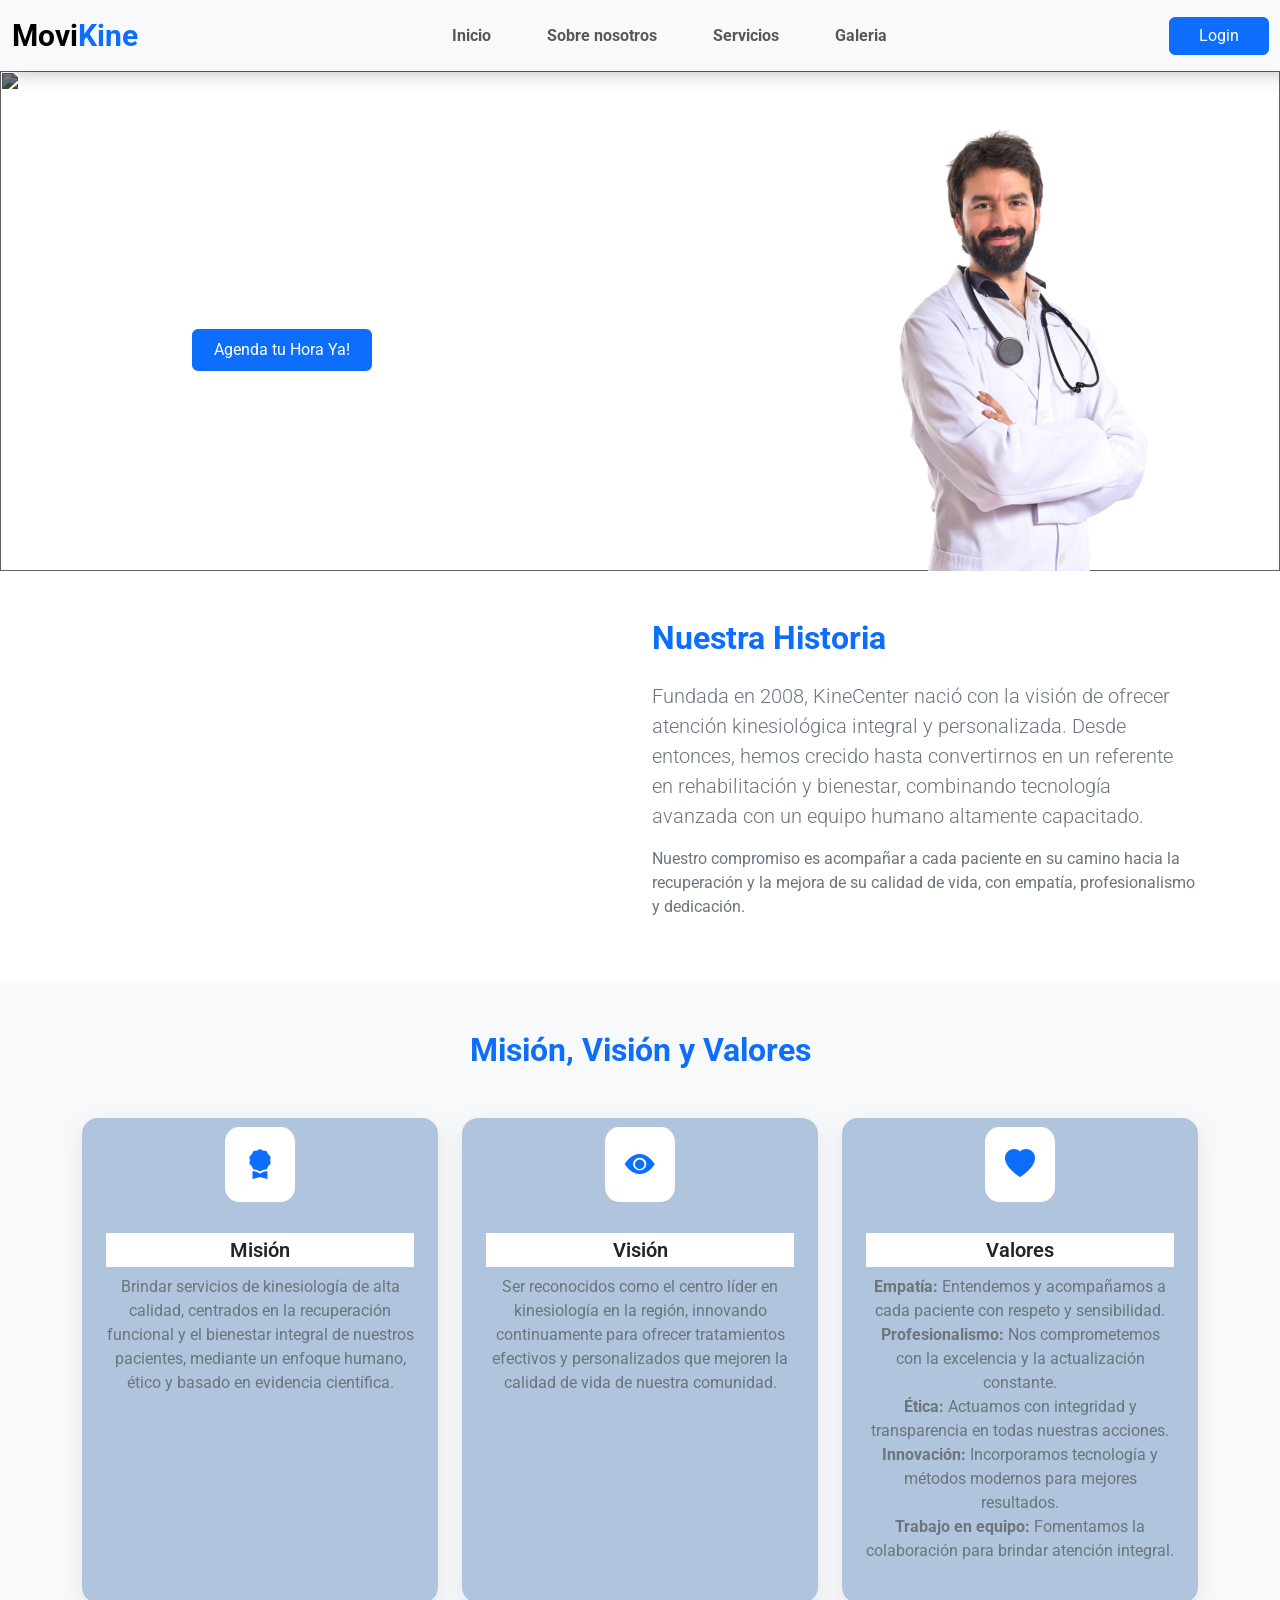
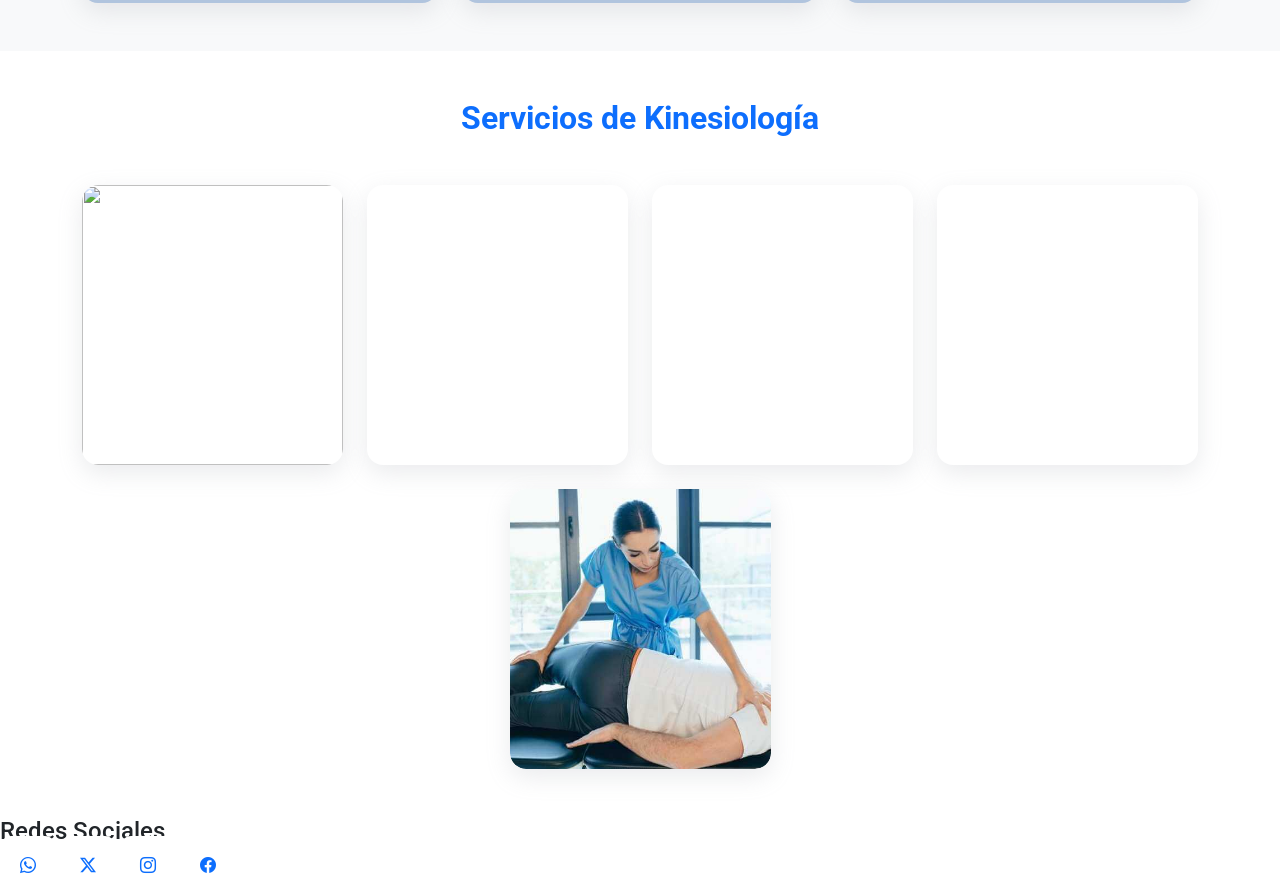
==== index.html @ 23f0e505 "Agrego un enlace a otra pagina al BANNER que esta al final junto con cuatro botones de redes sociale" ====
<!doctype html>
<html lang="en">

<head>
    <title>Title</title>
    <!-- Required meta tags -->
    <meta charset="utf-8" />
    <meta name="viewport" content="width=device-width, initial-scale=1, shrink-to-fit=no" />

    <!-- Bootstrap CSS v5.2.1 -->
    <link href="https://cdn.jsdelivr.net/npm/bootstrap@5.3.2/dist/css/bootstrap.min.css" rel="stylesheet"
        integrity="sha384-T3c6CoIi6uLrA9TneNEoa7RxnatzjcDSCmG1MXxSR1GAsXEV/Dwwykc2MPK8M2HN" crossorigin="anonymous" />
    <link rel="stylesheet" href="https://cdn.jsdelivr.net/npm/bootstrap-icons@1.13.1/font/bootstrap-icons.min.css">
    <link rel="stylesheet" href="css/estilo.css">

<!--Incluyendo la Biblioteca de Bootstrap. -->

    <link rel="stylesheet" href="https://cdn.jsdelivr.net/npm/bootstrap-icons@1.13.1/font/bootstrap-icons.min.css">

</head>

<body>
    <!-- menu -->

    <nav class="navbar navbar-expand-lg bg-body-tertiary menu">
        <div class="container-fluid">
            <a class="navbar-brand text-nav" href="#">Movi<span class="text-primary">Kine</span></a>
            <button class="navbar-toggler" type="button" data-bs-toggle="collapse"
                data-bs-target="#navbarSupportedContent" aria-controls="navbarSupportedContent" aria-expanded="false"
                aria-label="Toggle navigation">
                <span class="navbar-toggler-icon"></span>
            </button>
            <div class="collapse navbar-collapse" id="navbarSupportedContent">
                <ul class="navbar-nav mx-auto mb-2 mb-lg-0">
                    <li class="nav-item">
                        <a class="nav-link fw-bold" aria-current="page" href="#">Inicio</a>
                    </li>
                    <li class="nav-item">
                        <a class="nav-link fw-bold" href="#">Sobre nosotros</a>
                    </li>
                    <li class="nav-item">
                        <a class="nav-link fw-bold" href="#">Servicios</a>
                    </li>
                    <li class="nav-item">
                        <a class="nav-link fw-bold" href="#">Galeria</a>
                    </li>
                </ul>
                <div class="cont-btn-login me-lg-4"><!--Aqui esta el selector de clase que estoy buscando-->
                    <button type="button" class="btn btn-primary btn-login">Login</button>
                </div>
            </div>
        </div>
    </nav>

    <!-- header -->

    <div class="header">
        <div class="img">
            <img src="/img/header.jpg" alt="">
        </div>

        <div class="texto-header">
            <h1>Kinesiologia a Domicilio
            </h1>
            <p>Somos tu mejor opción a tu Rehabilitación</p>
            <a type="button" class="btn btn-outline-primary text-white btn-agenda" href="#">Agenda tu Hora Ya!</a>
        </div>

        <div class="img-doc d-none d-xl-block">
            <img src="/img/banner-doc.png" alt="">
        </div>

    </div>

    <!-- about -->

    <!-- Nuestra Historia -->
    <section class="py-5 bg-white">
        <div class="container">
            <div class="row align-items-center gy-4">
                <div class="col-md-6">
                    <img src="/img/about.jpg" alt="" class="img-fluid rounded shadow" />
                </div>
                <div class="col-md-6">
                    <h2 class="mb-4 fw-bold text-primary">Nuestra Historia</h2>
                    <p class="lead text-secondary">
                        Fundada en 2008, KineCenter nació con la visión de ofrecer atención kinesiológica integral y
                        personalizada. Desde entonces, hemos crecido hasta convertirnos en un referente en
                        rehabilitación y bienestar, combinando tecnología avanzada con un equipo humano altamente
                        capacitado.
                    </p>
                    <p class="text-secondary">
                        Nuestro compromiso es acompañar a cada paciente en su camino hacia la recuperación y la mejora
                        de su calidad de vida, con empatía, profesionalismo y dedicación.
                    </p>
            </div>
        </div>
    </section>

    <!-- Misión, Visión y Valores -->
    <section class="mission-vision-values py-5 bg-light">
        <div class="container">
            <h2 class="text-center mb-5 fw-bold text-primary">Misión, Visión y Valores</h2>
            <div class="row g-4">
                <div class="col-md-4">
                    <div class="card p-4 h-100 text-center">
                        <div class="mb-3">
                            <i class="bi bi-award-fill icono-mision"></i>
                        </div>
                        <h5 class="card-title fw-semibold">Misión</h5>
                        <p class="card-text text-secondary">
                            Brindar servicios de kinesiología de alta calidad, centrados en la recuperación funcional y
                            el bienestar integral de nuestros pacientes, mediante un enfoque humano, ético y basado en
                            evidencia científica.
                        </p>
                    </div>
                </div>
                <div class="col-md-4">
                    <div class="card p-4 h-100 text-center">
                        <div class="mb-3">
                            <i class="bi bi-eye-fill icono-mision"></i>
                        </div>

                        <h5 class="card-title fw-semibold">Visión</h5>
                        <p class="card-text text-secondary">
                            Ser reconocidos como el centro líder en kinesiología en la región, innovando continuamente
                            para ofrecer tratamientos efectivos y personalizados que mejoren la calidad de vida de
                            nuestra comunidad.
                        </p>
                    </div>
                </div>
                <div class="col-md-4">
                    <div class="card p-4 h-100 text-center">
                        <div class="mb-3">
                            <i class="bi bi-heart-fill icono-mision"></i>
                        </div>
                        <h5 class="card-title fw-semibold">Valores</h5>
                        <ul class="list-unstyled text-secondary">
                            <li><strong>Empatía:</strong> Entendemos y acompañamos a cada paciente con respeto y
                                sensibilidad.</li>
                            <li><strong>Profesionalismo:</strong> Nos comprometemos con la excelencia y la actualización
                                constante.</li>
                            <li><strong>Ética:</strong> Actuamos con integridad y transparencia en todas nuestras
                                acciones.</li>
                            <li><strong>Innovación:</strong> Incorporamos tecnología y métodos modernos para mejores
                                resultados.</li>
                            <li><strong>Trabajo en equipo:</strong> Fomentamos la colaboración para brindar atención
                                integral.</li>
                        </ul>
                    </div>
                </div>
            </div>
        </div>
    </section>

    <!-- servicios -->

    <!-- Servicios de Kinesiología -->
    <section id="services" class="py-5 bg-white">
        <div class="container">
            <h2 class="text-center mb-5 fw-bold text-primary">Servicios de Kinesiología</h2>
            <div class="row g-4 justify-content-center">
                <!-- Servicio 1 -->
                <div class="col-12 col-sm-6 col-md-4 col-lg-3">
                    <div class="service-card">
                        <img src="/img/rehapersonamayor.jpg" alt="" loading="lazy" decoding="async" />
                        <div class="service-overlay">
                            <h5>Rehabilitación Persona Mayor</h5>
                            <p>Programas especializados para mejorar movilidad, fuerza y calidad de vida en adultos
                                mayores.</p>
                        </div>
                    </div>
                </div>
                <!-- Servicio 2 -->
                <div class="col-12 col-sm-6 col-md-4 col-lg-3">
                    <div class="service-card">
                        <img src="/img/avd.jpg" alt="" loading="lazy" decoding="async" />
                        <div class="service-overlay">
                            <h5>Reintegro a Actividades de la Vida Diaria</h5>
                            <p>Apoyo integral para recuperar independencia y funcionalidad tras lesiones o enfermedades.
                            </p>
                        </div>
                    </div>
                </div>
                <!-- Servicio 3 -->
                <div class="col-12 col-sm-6 col-md-4 col-lg-3">
                    <div class="service-card">
                        <img src="/img/protesiscadera.jpg" alt="" loading="lazy" decoding="async" />
                        <div class="service-overlay">
                            <h5>Tratamiento Post Cirugía Prótesis de Cadera</h5>
                            <p>Rehabilitación especializada para recuperar movilidad y fuerza tras cirugía de cadera.
                            </p>
                        </div>
                    </div>
                </div>
                <!-- Servicio 4 -->
                <div class="col-12 col-sm-6 col-md-4 col-lg-3">
                    <div class="service-card">
                        <img src="/img/rodilla.jpg" alt="" loading="lazy" decoding="async" />
                        <div class="service-overlay">
                            <h5>Tratamiento Post Cirugía Prótesis de Rodilla</h5>
                            <p>Programas de rehabilitación para una recuperación segura y efectiva tras cirugía de
                                rodilla.</p>
                        </div>
                    </div>
                </div>
                <!-- Servicio 5 -->
                <div class="col-12 col-sm-6 col-md-4 col-lg-3">
                   <div class="service-card">
                        <img src="/img/Descontracturente.jpg" alt="Descontracturante.html" loading="lazy" decoding="async" />
                        <div class="service-overlay" >
                              <a target="_blank" class="service-overlay" href="Descontracturante.html">
                            <h5>Masaje descontracturante </h5>
                            <p>Masajes para alivio del dolor, mejorar la movilidad, relajación, activar la circulación, prevenir lesiones, corriger posturas.</p>
                            </a>
                        </div>
                    </div>
                </div>
            </div>
        </div>
    </section>
      
    <h4>Redes Sociales</h4>
    <div class="redes-sociales">        
        <a href="https://www.whatsapp.com/download?lang=es_LA" target="_blank"><i class="bi bi-whatsapp"></i></a>
        <a href="https://x.com/?lang=es" target="_blank"><i class="bi bi-twitter-x"></i></a>
        <a href="https://www.instagram.com/" target="_blank"><i class="bi bi-instagram"></i></a>
        <a href="https://www.facebook.com/?locale=es_ES/" target="_blank"><i class="bi bi-facebook"></i></a>
    </div>
  

    <!-- Bootstrap JavaScript Libraries -->
    <script src="/js/galeria.js"></script>
    <script src="https://cdn.jsdelivr.net/npm/@popperjs/core@2.11.8/dist/umd/popper.min.js"
        integrity="sha384-I7E8VVD/ismYTF4hNIPjVp/Zjvgyol6VFvRkX/vR+Vc4jQkC+hVqc2pM8ODewa9r"
        crossorigin="anonymous"></script>

    <script src="https://cdn.jsdelivr.net/npm/bootstrap@5.3.2/dist/js/bootstrap.min.js"
        integrity="sha384-BBtl+eGJRgqQAUMxJ7pMwbEyER4l1g+O15P+16Ep7Q9Q+zqX6gSbd85u4mG4QzX+"
        crossorigin="anonymous"></script>
</body>

</html>
---- css/estilo.css ----
@import url("https://fonts.googleapis.com/css2?family=Inter:ital,opsz,wght@0,14..32,100..900;1,14..32,100..900&family=Roboto:ital,wght@0,100..900;1,100..900&display=swap");

body {
  font-family: "Roboto", sans-serif;
}

/* menu */

.nav-item .nav-link {
  width: 100%;
  height: 40px;
  text-align: center;
  margin: 0 20px;
  transition: all 0.3s ease;
}

.text-nav {
  font-size: 30px;
  font-weight: bold;
}

.menu {
  box-shadow: 10px 0 20px rgba(0, 0, 0, 0.3);
  z-index: 99999;
}

.btn-login {
  width: 100px;
}

.cont-btn-login {
  display: flex;
  justify-content: center;
  translate: 25px;
}

/* hover menu */

.nav-link:hover {
  background-color: #0d6efd;
  border-radius: 5px;
  color: white;
}

/* header */

.header {
  width: 100%;
  height: 500px;
  display: flex;
  flex-direction: column;
  color: white;
  position: relative;
}

.img img {
  width: 100%;
  height: 500px;
  object-fit: cover;
  filter: brightness(0.5);
}

.texto-header {
  position: absolute;
  top: 30%;
  left: 15%;
}

.texto-header h1 {
  font-size: 50px;
  font-weight: bold;
}

.texto-header p {
  font-weight: bold;
}

.img-doc {
  position: absolute;
  right: 0;
  bottom: 0;
}

.img-doc img {
  width: 100%;
  height: 500px;
  object-fit: cover;
}

.btn-agenda {
  border: #0d6efd solid 3px;
  display: flex;
  flex-direction: column;
  width: 180px;
  background-color: #0d6efd;
}

/* mision */

.btn-outline-light-custom:hover {
  background-color: white;
  color: #0d6efd;
  border-color: white;
}

.team-card:hover {
  transform: translateY(-5px);
  box-shadow: 0 20px 40px rgba(0, 0, 0, 0.1);
  transition: all 0.3s ease;
}

.mission-vision-values .card {
  border: none;
  border-radius: 1rem;
  box-shadow: 0 8px 24px rgb(149 157 165 / 0.2);
  transition: transform 0.3s ease;
  background-color: lightsteelblue;
}

.mission-vision-values .card:hover {
  transform: translateY(-10px);
  box-shadow: 0 20px 40px rgb(149 157 165 / 0.3);
}

.icono-mision {
  font-size: 30px;
  color: #0d6efd;
}

/* servicios */
.service-card {
  position: relative;
  overflow: hidden;
  border-radius: 1rem;
  box-shadow: 0 8px 24px rgb(149 157 165 / 0.2);
  cursor: pointer;
  transition: transform 0.3s ease;
  height: 280px;
  background-color: #fff;
}

.service-card:hover {
  transform: translateY(-10px);
  box-shadow: 0 20px 40px rgb(149 157 165 / 0.3);
}

.service-card img {
  width: 100%;
  height: 280px;
  object-fit: cover;
  transition: transform 0.5s ease;
  border-radius: 1rem;
}

.service-card:hover img {
  transform: scale(1.1);
  filter: brightness(0.6);
}

.service-overlay {
  position: absolute;
  top: 0;
  left: 0;
  width: 100%;
  height: 280px;
  border-radius: 1rem;
  background: rgba(13, 110, 253, 0.85);
  color: white;
  opacity: 0;
  transition: opacity 0.4s ease;
  display: flex;
  flex-direction: column;
  justify-content: center;
  align-items: center;
  padding: 1.5rem;
  text-align: center;
}

.service-card:hover .service-overlay {
  opacity: 1;
}

.service-overlay h5 {
  font-weight: 700;
  margin-bottom: 0.75rem;
  font-size: 1.25rem;
}

.service-overlay p {
  font-size: 0.95rem;
  line-height: 1.4;
}

/* galria de imagenes */

.contenedor-grid {
  display: grid;
  height: 100vh;
  grid-template-columns: repeat(5, 1fr);
  grid-template-rows: repeat(6, 1fr);
  grid-template-areas:
    "img1 img2 img3 img3"
    "img1 img2 img3 img3"
    "img4 img4 img3 img3"
    "img4 img4 img3 img3"
    "img6 img6 img5 img5"
    "img6 img6 img5 img5";
  gap: 5px;
}

.img {
  width: 100%;
  height: 100%;
  object-fit: cover;
}

.img-1 {
  grid-area: img1;
}

.img-2 {
  grid-area: img2;
}

.img-3 {
  grid-area: img3;
}

.img-4 {
  grid-area: img4;
}

.img-5 {
  grid-area: img5;
}

.img-6 {
  grid-area: img6;
}
.img:hover {
  filter: grayscale(50%);
  cursor: pointer;
  transition: filter 0.5s;
}

.contaier-img {
  position: absolute;
  height: 100%;
  width: 100%;
  top: 0;
  left: 0;
  background: rgba(0, 0, 0, 0.5);
  display: flex 100%;
  justify-content: center;
  align-items: center;
}

.img-show {
  height: 80%;
  display: block;
  object-fit: cover;
}

.bi {
  background-color: #fff;
  padding: 20px;
  border-radius: 20%;
}

.card-title {
  margin-top: 30px;
  background-color: #fff;
  padding-left: 10%;
  padding-right: 10%;
  padding-top: 5px;
  padding-bottom: 5px;
}
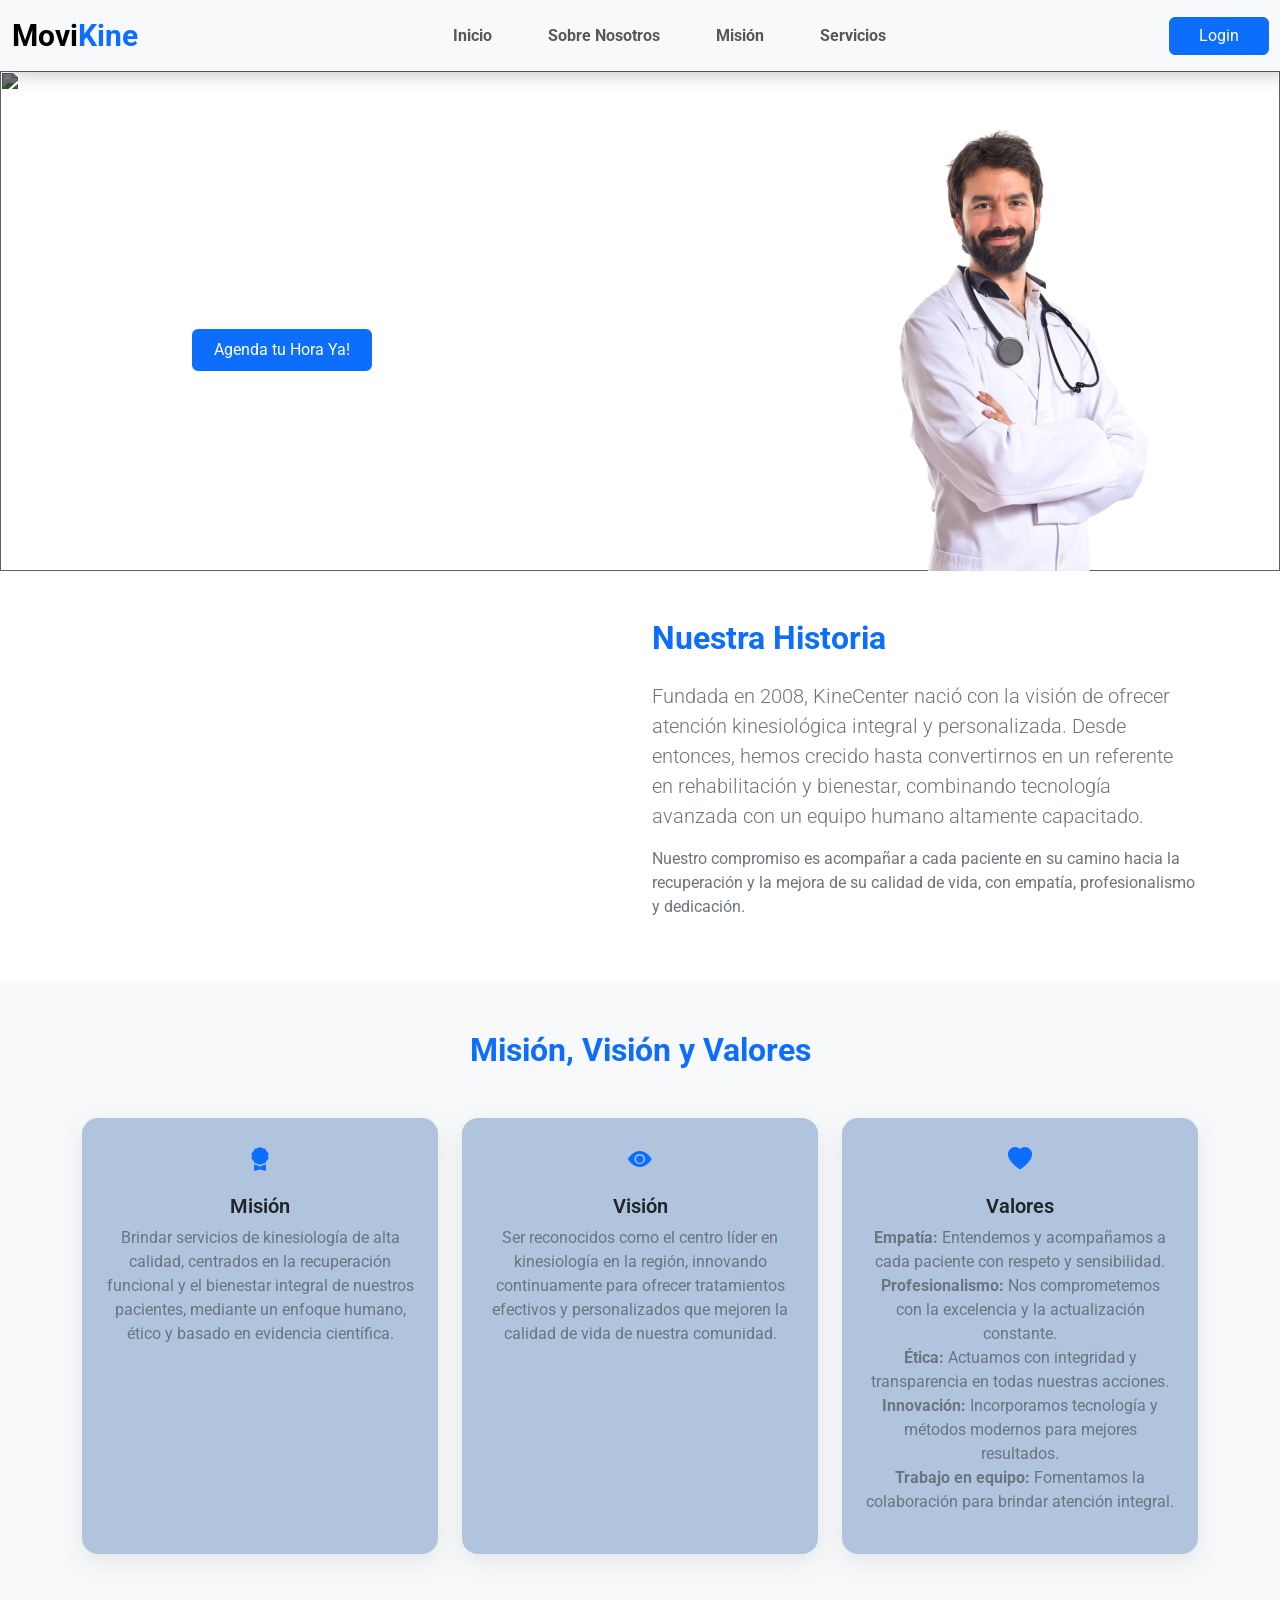
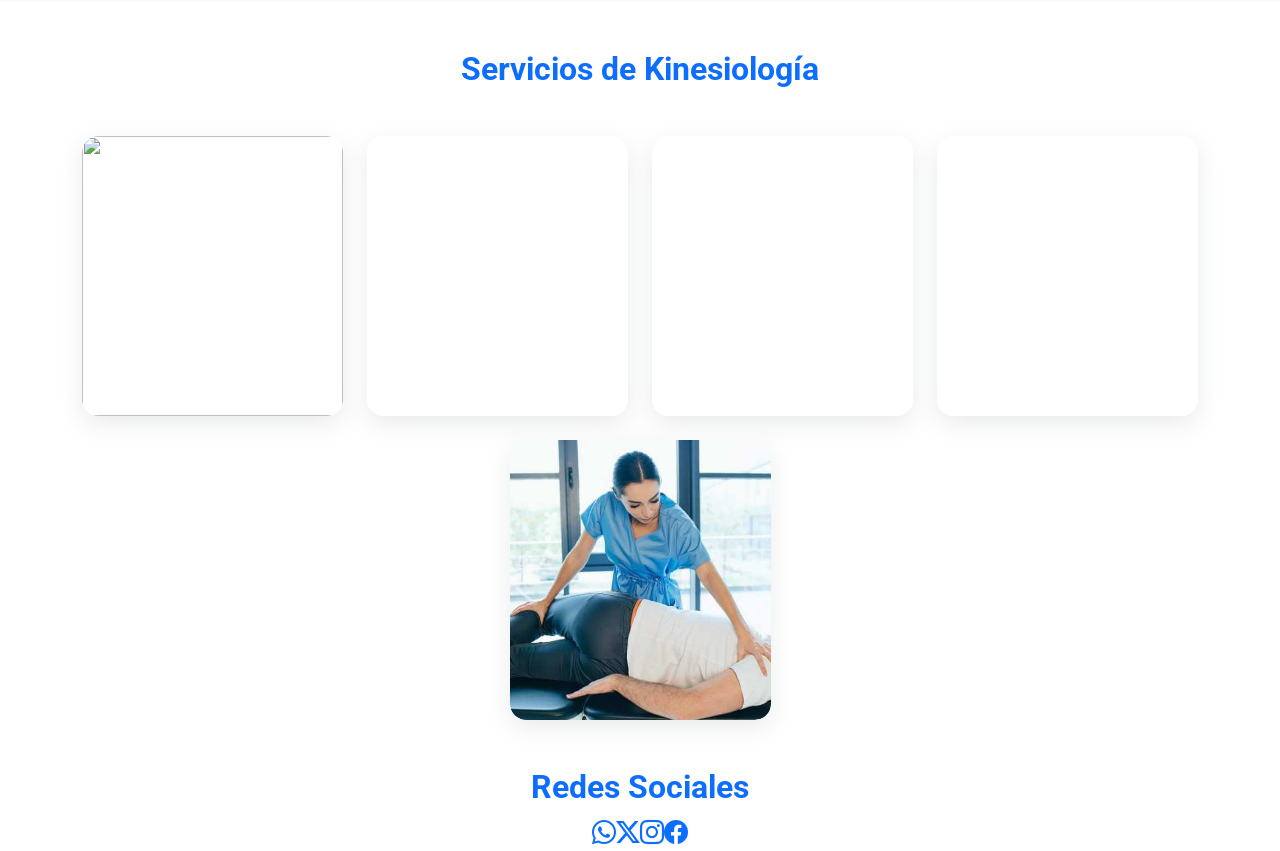
==== commit 0075d14d: "Porbando si se corrige el error con mensaje lock_file Estoy tratando de subir mi ultima actualizacio" ====
--- a/index.html
+++ b/index.html
@@ -2,7 +2,7 @@
 <html lang="en">
 
 <head>
-    <title>Title</title>
+    <title>Web Kine</title>
     <!-- Required meta tags -->
     <meta charset="utf-8" />
     <meta name="viewport" content="width=device-width, initial-scale=1, shrink-to-fit=no" />
@@ -33,17 +33,18 @@
             <div class="collapse navbar-collapse" id="navbarSupportedContent">
                 <ul class="navbar-nav mx-auto mb-2 mb-lg-0">
                     <li class="nav-item">
-                        <a class="nav-link fw-bold" aria-current="page" href="#">Inicio</a>
+                        <a class="nav-link fw-bold" aria-current="page" href="#home">Inicio</a>
                     </li>
                     <li class="nav-item">
-                        <a class="nav-link fw-bold" href="#">Sobre nosotros</a>
+                        <a class="nav-link fw-bold" href="#historia">Sobre Nosotros</a>
+                    </li>
+                     <li class="nav-item">
+                        <a class="nav-link fw-bold" href="#vision">Misión</a>
                     </li>
                     <li class="nav-item">
-                        <a class="nav-link fw-bold" href="#">Servicios</a>
-                    </li>
-                    <li class="nav-item">
-                        <a class="nav-link fw-bold" href="#">Galeria</a>
-                    </li>
+                        <a class="nav-link fw-bold" href="#servicios">Servicios</a>
+                    </li>
+                    
                 </ul>
                 <div class="cont-btn-login me-lg-4"><!--Aqui esta el selector de clase que estoy buscando-->
                     <button type="button" class="btn btn-primary btn-login">Login</button>
@@ -54,9 +55,9 @@
 
     <!-- header -->
 
-    <div class="header">
+    <div class="header" id="home">
         <div class="img">
-            <img src="/img/header.jpg" alt="">
+            <img src="img/header.jpg" alt="">
         </div>
 
         <div class="texto-header">
@@ -67,7 +68,7 @@
         </div>
 
         <div class="img-doc d-none d-xl-block">
-            <img src="/img/banner-doc.png" alt="">
+            <img src="img/banner-doc.png" alt="">
         </div>
 
     </div>
@@ -75,11 +76,11 @@
     <!-- about -->
 
     <!-- Nuestra Historia -->
-    <section class="py-5 bg-white">
+    <section class="py-5 bg-white" id="historia">
         <div class="container">
             <div class="row align-items-center gy-4">
                 <div class="col-md-6">
-                    <img src="/img/about.jpg" alt="" class="img-fluid rounded shadow" />
+                    <img src="img/about.jpg" alt="" class="img-fluid rounded shadow" />
                 </div>
                 <div class="col-md-6">
                     <h2 class="mb-4 fw-bold text-primary">Nuestra Historia</h2>
@@ -98,7 +99,7 @@
     </section>
 
     <!-- Misión, Visión y Valores -->
-    <section class="mission-vision-values py-5 bg-light">
+    <section class="mission-vision-values py-5 bg-light" id="vision">
         <div class="container">
             <h2 class="text-center mb-5 fw-bold text-primary">Misión, Visión y Valores</h2>
             <div class="row g-4">
@@ -156,14 +157,14 @@
     <!-- servicios -->
 
     <!-- Servicios de Kinesiología -->
-    <section id="services" class="py-5 bg-white">
+    <section class="py-5 bg-white" id="servicios">
         <div class="container">
             <h2 class="text-center mb-5 fw-bold text-primary">Servicios de Kinesiología</h2>
             <div class="row g-4 justify-content-center">
                 <!-- Servicio 1 -->
                 <div class="col-12 col-sm-6 col-md-4 col-lg-3">
                     <div class="service-card">
-                        <img src="/img/rehapersonamayor.jpg" alt="" loading="lazy" decoding="async" />
+                        <img src="img/rehapersonamayor.jpg" alt="" loading="lazy" decoding="async" />
                         <div class="service-overlay">
                             <h5>Rehabilitación Persona Mayor</h5>
                             <p>Programas especializados para mejorar movilidad, fuerza y calidad de vida en adultos
@@ -174,7 +175,7 @@
                 <!-- Servicio 2 -->
                 <div class="col-12 col-sm-6 col-md-4 col-lg-3">
                     <div class="service-card">
-                        <img src="/img/avd.jpg" alt="" loading="lazy" decoding="async" />
+                        <img src="img/avd.jpg" alt="" loading="lazy" decoding="async" />
                         <div class="service-overlay">
                             <h5>Reintegro a Actividades de la Vida Diaria</h5>
                             <p>Apoyo integral para recuperar independencia y funcionalidad tras lesiones o enfermedades.
@@ -185,7 +186,7 @@
                 <!-- Servicio 3 -->
                 <div class="col-12 col-sm-6 col-md-4 col-lg-3">
                     <div class="service-card">
-                        <img src="/img/protesiscadera.jpg" alt="" loading="lazy" decoding="async" />
+                        <img src="img/protesiscadera.jpg" alt="" loading="lazy" decoding="async" />
                         <div class="service-overlay">
                             <h5>Tratamiento Post Cirugía Prótesis de Cadera</h5>
                             <p>Rehabilitación especializada para recuperar movilidad y fuerza tras cirugía de cadera.
@@ -196,7 +197,7 @@
                 <!-- Servicio 4 -->
                 <div class="col-12 col-sm-6 col-md-4 col-lg-3">
                     <div class="service-card">
-                        <img src="/img/rodilla.jpg" alt="" loading="lazy" decoding="async" />
+                        <img src="img/rodilla.jpg" alt="" loading="lazy" decoding="async" />
                         <div class="service-overlay">
                             <h5>Tratamiento Post Cirugía Prótesis de Rodilla</h5>
                             <p>Programas de rehabilitación para una recuperación segura y efectiva tras cirugía de
@@ -222,10 +223,10 @@
       
     <h4>Redes Sociales</h4>
     <div class="redes-sociales">        
-        <a href="https://www.whatsapp.com/download?lang=es_LA" target="_blank"><i class="bi bi-whatsapp"></i></a>
-        <a href="https://x.com/?lang=es" target="_blank"><i class="bi bi-twitter-x"></i></a>
-        <a href="https://www.instagram.com/" target="_blank"><i class="bi bi-instagram"></i></a>
-        <a href="https://www.facebook.com/?locale=es_ES/" target="_blank"><i class="bi bi-facebook"></i></a>
+        <a href="" target="_blank"><i class="bi bi-whatsapp"></i></a>
+        <a href="" target="_blank"><i class="bi bi-twitter-x"></i></a>
+        <a href="" target="_blank"><i class="bi bi-instagram"></i></a>
+        <a href="" target="_blank"><i class="bi bi-facebook"></i></a>
     </div>
   
 
--- a/css/estilo.css
+++ b/css/estilo.css
@@ -1,277 +1,296 @@
-@import url("https://fonts.googleapis.com/css2?family=Inter:ital,opsz,wght@0,14..32,100..900;1,14..32,100..900&family=Roboto:ital,wght@0,100..900;1,100..900&display=swap");
+@import url('https://fonts.googleapis.com/css2?family=Inter:ital,opsz,wght@0,14..32,100..900;1,14..32,100..900&family=Roboto:ital,wght@0,100..900;1,100..900&display=swap');
 
 body {
-  font-family: "Roboto", sans-serif;
+    font-family: "Roboto", sans-serif;
 }
 
 /* menu */
 
+h1{
+    font-family: "Roboto", sans-serif;
+    
+}
 .nav-item .nav-link {
-  width: 100%;
-  height: 40px;
-  text-align: center;
-  margin: 0 20px;
-  transition: all 0.3s ease;
+    width: 100%;
+    height: 40px;
+    text-align: center;
+    margin: 0 20px;
+    transition: all .3s ease;
 }
 
 .text-nav {
-  font-size: 30px;
-  font-weight: bold;
+    font-size: 30px;
+    font-weight: bold;
 }
 
 .menu {
-  box-shadow: 10px 0 20px rgba(0, 0, 0, 0.3);
-  z-index: 99999;
+    box-shadow: 10px 0 20px rgba(0, 0, 0, 0.3);
+    z-index: 99999;
 }
 
 .btn-login {
-  width: 100px;
-}
-
+    width: 100px;
+}
+/*SELECTOR DE CLASE*/
 .cont-btn-login {
-  display: flex;
-  justify-content: center;
-  translate: 25px;
+    display: flex;
+    justify-content: center;
+    translate: 25px;
 }
 
 /* hover menu */
 
 .nav-link:hover {
-  background-color: #0d6efd;
-  border-radius: 5px;
-  color: white;
-}
+    background-color: #0d6efd;
+    border-radius: 5px;
+    color: white;
+
+}
+
 
 /* header */
 
 .header {
-  width: 100%;
-  height: 500px;
-  display: flex;
-  flex-direction: column;
-  color: white;
-  position: relative;
+    width: 100%;
+    height: 500px;
+    display: flex;
+    flex-direction: column;
+    color: white;
+    position: relative;
 }
 
 .img img {
-  width: 100%;
-  height: 500px;
-  object-fit: cover;
-  filter: brightness(0.5);
-}
+    width: 100%;
+    height: 500px;
+    object-fit: cover;
+    filter: brightness(0.5);
+}
+
 
 .texto-header {
-  position: absolute;
-  top: 30%;
-  left: 15%;
+    position: absolute;
+    top: 30%;
+    left: 15%;
 }
 
 .texto-header h1 {
-  font-size: 50px;
-  font-weight: bold;
+    font-size: 50px;
+    font-weight: bold;
 }
 
 .texto-header p {
-  font-weight: bold;
+    font-weight: bold;
 }
 
 .img-doc {
-  position: absolute;
-  right: 0;
-  bottom: 0;
+    position: absolute;
+    right: 0;
+    bottom: 0;
 }
 
 .img-doc img {
-  width: 100%;
-  height: 500px;
-  object-fit: cover;
+    width: 100%;
+    height: 500px;
+    object-fit: cover;
 }
 
 .btn-agenda {
-  border: #0d6efd solid 3px;
-  display: flex;
-  flex-direction: column;
-  width: 180px;
-  background-color: #0d6efd;
+    border: #0d6efd solid 3px;
+    display: flex;
+    flex-direction: column;
+    width: 180px;
+    background-color: #0d6efd;
 }
 
 /* mision */
 
 .btn-outline-light-custom:hover {
-  background-color: white;
-  color: #0d6efd;
-  border-color: white;
+    background-color: white;
+    color: #0d6efd;
+    border-color: white;
 }
 
 .team-card:hover {
-  transform: translateY(-5px);
-  box-shadow: 0 20px 40px rgba(0, 0, 0, 0.1);
-  transition: all 0.3s ease;
+    transform: translateY(-5px);
+    box-shadow: 0 20px 40px rgba(0, 0, 0, 0.1);
+    transition: all 0.3s ease;
 }
 
 .mission-vision-values .card {
-  border: none;
-  border-radius: 1rem;
-  box-shadow: 0 8px 24px rgb(149 157 165 / 0.2);
-  transition: transform 0.3s ease;
-  background-color: lightsteelblue;
+    border: none;
+    border-radius: 1rem;
+    box-shadow: 0 8px 24px rgb(149 157 165 / 0.2);
+    transition: transform 0.3s ease;
+    background-color:lightsteelblue;
 }
 
 .mission-vision-values .card:hover {
-  transform: translateY(-10px);
-  box-shadow: 0 20px 40px rgb(149 157 165 / 0.3);
-}
-
-.icono-mision {
-  font-size: 30px;
-  color: #0d6efd;
+    transform: translateY(-10px);
+    box-shadow: 0 20px 40px rgb(149 157 165 / 0.3);
+}
+
+.icono-mision{
+    font-size: 30px;
+    color: #0d6efd;
 }
 
 /* servicios */
 .service-card {
-  position: relative;
-  overflow: hidden;
-  border-radius: 1rem;
-  box-shadow: 0 8px 24px rgb(149 157 165 / 0.2);
-  cursor: pointer;
-  transition: transform 0.3s ease;
-  height: 280px;
-  background-color: #fff;
+    position: relative;
+    overflow: hidden;
+    border-radius: 1rem;
+    box-shadow: 0 8px 24px rgb(149 157 165 / 0.2);
+    cursor: pointer;
+    transition: transform 0.3s ease;
+    height: 280px;
+    background-color: #fff;
 }
 
 .service-card:hover {
-  transform: translateY(-10px);
-  box-shadow: 0 20px 40px rgb(149 157 165 / 0.3);
+    transform: translateY(-10px);
+    box-shadow: 0 20px 40px rgb(149 157 165 / 0.3);
 }
 
 .service-card img {
-  width: 100%;
-  height: 280px;
-  object-fit: cover;
-  transition: transform 0.5s ease;
-  border-radius: 1rem;
+    width: 100%;
+    height: 280px;
+    object-fit: cover;
+    transition: transform 0.5s ease;
+    border-radius: 1rem;
 }
 
 .service-card:hover img {
-  transform: scale(1.1);
-  filter: brightness(0.6);
+    transform: scale(1.1);
+    filter: brightness(0.6);
 }
 
 .service-overlay {
-  position: absolute;
-  top: 0;
-  left: 0;
-  width: 100%;
-  height: 280px;
-  border-radius: 1rem;
-  background: rgba(13, 110, 253, 0.85);
-  color: white;
-  opacity: 0;
-  transition: opacity 0.4s ease;
-  display: flex;
-  flex-direction: column;
-  justify-content: center;
-  align-items: center;
-  padding: 1.5rem;
-  text-align: center;
+    position: absolute;
+    top: 0;
+    left: 0;
+    width: 100%;
+    height: 280px;
+    border-radius: 1rem;
+    background: rgba(13,110,253, 0.85);
+    color: white;
+    opacity: 0;
+    transition: opacity 0.4s ease;
+    display: flex;
+    flex-direction: column;
+    justify-content: center;
+    align-items: center;
+    padding: 1.5rem;
+    text-align: center;
 }
 
 .service-card:hover .service-overlay {
-  opacity: 1;
+    opacity: 1;
 }
 
 .service-overlay h5 {
-  font-weight: 700;
-  margin-bottom: 0.75rem;
-  font-size: 1.25rem;
+    font-weight: 700;
+    margin-bottom: 0.75rem;
+    font-size: 1.25rem;
 }
 
 .service-overlay p {
-  font-size: 0.95rem;
-  line-height: 1.4;
+    font-size: 0.95rem;
+    line-height: 1.4;
 }
 
 /* galria de imagenes */
 
-.contenedor-grid {
-  display: grid;
-  height: 100vh;
-  grid-template-columns: repeat(5, 1fr);
-  grid-template-rows: repeat(6, 1fr);
-  grid-template-areas:
+.contenedor-grid{
+    display: grid;
+    height: 100vh;
+    grid-template-columns: repeat(5, 1fr);
+    grid-template-rows: repeat(6, 1fr);
+    grid-template-areas: 
     "img1 img2 img3 img3"
     "img1 img2 img3 img3"
     "img4 img4 img3 img3"
     "img4 img4 img3 img3"
     "img6 img6 img5 img5"
     "img6 img6 img5 img5";
-  gap: 5px;
-}
-
-.img {
-  width: 100%;
-  height: 100%;
-  object-fit: cover;
-}
-
-.img-1 {
-  grid-area: img1;
-}
-
-.img-2 {
-  grid-area: img2;
-}
-
-.img-3 {
-  grid-area: img3;
-}
-
-.img-4 {
-  grid-area: img4;
-}
-
-.img-5 {
-  grid-area: img5;
-}
-
-.img-6 {
-  grid-area: img6;
-}
-.img:hover {
-  filter: grayscale(50%);
-  cursor: pointer;
-  transition: filter 0.5s;
-}
-
-.contaier-img {
-  position: absolute;
-  height: 100%;
-  width: 100%;
-  top: 0;
-  left: 0;
-  background: rgba(0, 0, 0, 0.5);
-  display: flex 100%;
-  justify-content: center;
-  align-items: center;
-}
-
-.img-show {
-  height: 80%;
-  display: block;
-  object-fit: cover;
-}
-
-.bi {
-  background-color: #fff;
-  padding: 20px;
-  border-radius: 20%;
-}
-
-.card-title {
-  margin-top: 30px;
-  background-color: #fff;
-  padding-left: 10%;
-  padding-right: 10%;
-  padding-top: 5px;
-  padding-bottom: 5px;
-}
+    gap: 5px;
+}
+
+.img{
+    width: 100%;
+    height: 100%;
+    object-fit: cover;
+}
+
+.img-1{
+    grid-area: img1;
+}
+
+.img-2{
+    grid-area: img2;
+}
+
+.img-3{
+    grid-area: img3;
+}
+
+.img-4{
+    grid-area: img4;
+}
+
+.img-5{
+    grid-area: img5;
+}
+
+.img-6{
+    grid-area: img6;
+}
+.img:hover{
+    filter: grayscale(50%);
+    cursor: pointer;
+    transition: filter .5s;
+}
+
+.contaier-img{
+    position: fixed;
+    height: 100%;
+    width: 100%;
+    top: 0;
+    left: 0;
+    background: rgba(0, 0, 0, 0.5);
+    display: flex;
+    justify-content: center;
+    align-items: center;
+}
+
+.img-show{
+    height: 80%;
+    display: block;
+    object-fit: cover;
+}
+
+h4{
+    font-size: 32px;
+    font-weight: bold;
+    color: #0d6efd;
+    display: flex;
+    justify-content: center;
+}
+            
+.redes-sociales{
+    font-family: "Roboto", sans-serif;
+    display: flex;
+    justify-content: center;
+    color: #0d6efd;
+    font-weight: bold;
+}
+
+/*Para usar Estilos opcionales para iconos de redes sociales*/
+.bi{
+    font-size: 24px;
+    color: #0d6efd;
+}
+.bi:hover{
+    color:black;
+    
+}
+
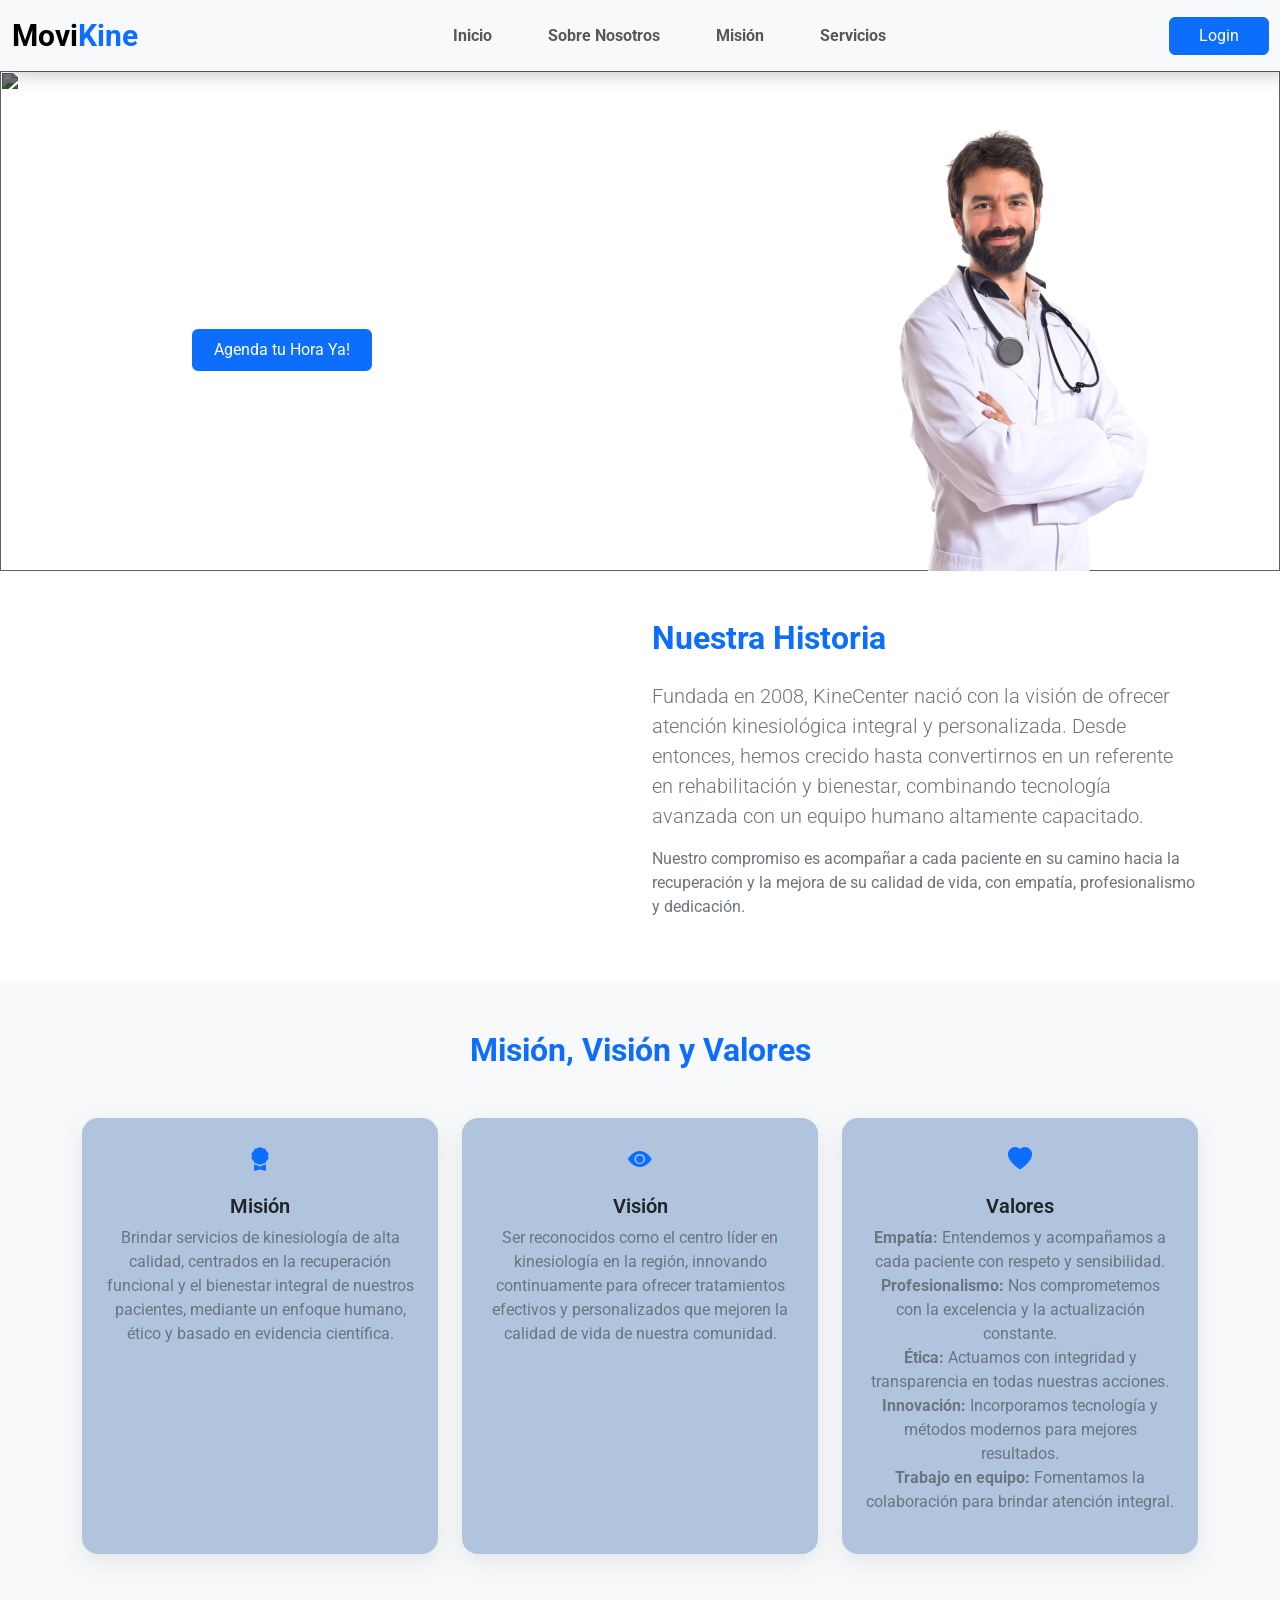
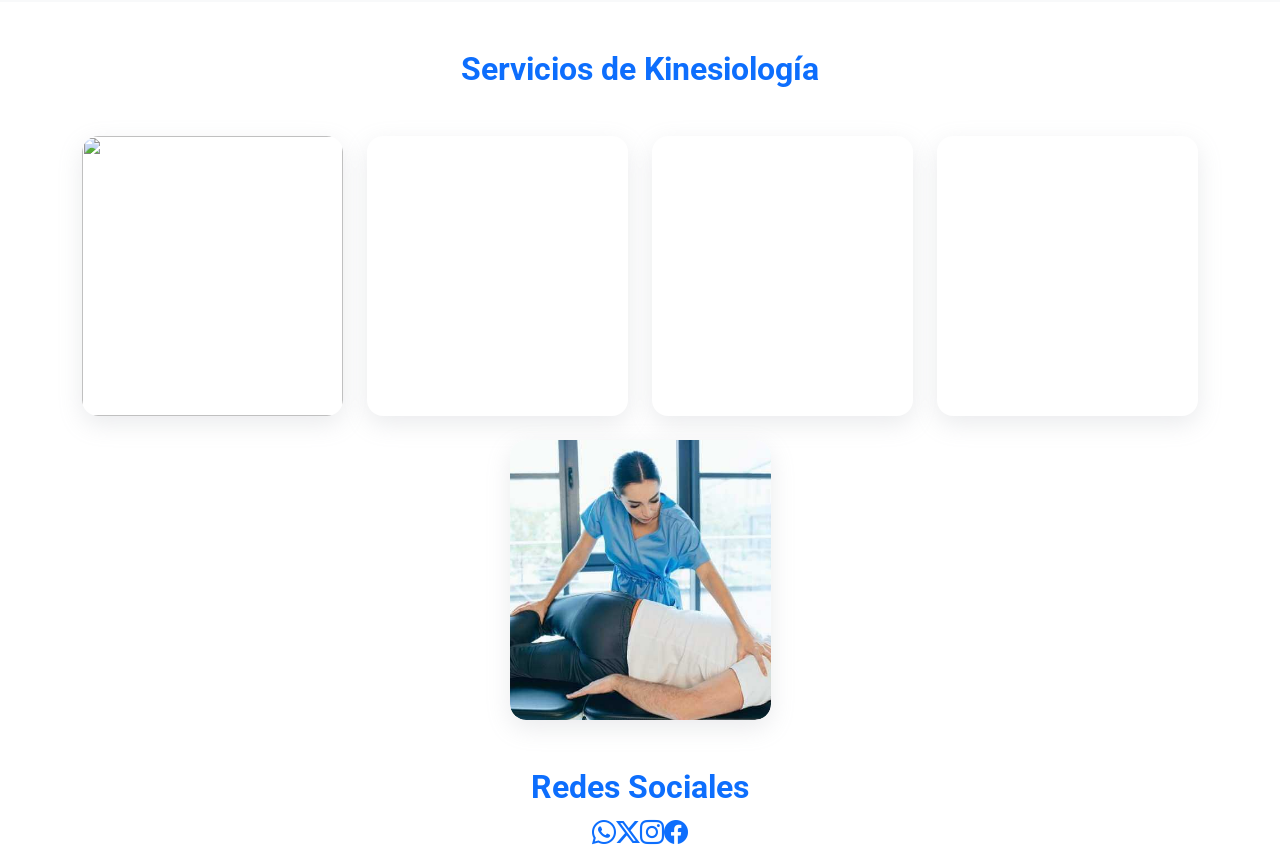
==== commit 189229dd: "30-09-2025 agrege 4 iconos de redes sociales debajo del banner y estos como el banner son botones qu" ====
--- a/index.html
+++ b/index.html
@@ -223,12 +223,15 @@
       
     <h4>Redes Sociales</h4>
     <div class="redes-sociales">        
-        <a href="" target="_blank"><i class="bi bi-whatsapp"></i></a>
-        <a href="" target="_blank"><i class="bi bi-twitter-x"></i></a>
-        <a href="" target="_blank"><i class="bi bi-instagram"></i></a>
-        <a href="" target="_blank"><i class="bi bi-facebook"></i></a>
+        <a href="https://www.whatsapp.com/" target="_blank"><i class="bi bi-whatsapp"></i></a>
+        <a href="https://x.com/" target="_blank"><i class="bi bi-twitter-x"></i></a>
+        <a href="https://www.instagram.com/?hl=es" target="_blank"><i class="bi bi-instagram"></i></a>
+        <a href="https://www.facebook.com/index.php/?lang=es" target="_blank"><i class="bi bi-facebook"></i></a>
     </div>
-  
+    <P></P>
+    <P></P>
+    <P></P>
+    <p></p>
 
     <!-- Bootstrap JavaScript Libraries -->
     <script src="/js/galeria.js"></script>
@@ -236,7 +239,7 @@
         integrity="sha384-I7E8VVD/ismYTF4hNIPjVp/Zjvgyol6VFvRkX/vR+Vc4jQkC+hVqc2pM8ODewa9r"
         crossorigin="anonymous"></script>
 
-    <script src="https://cdn.jsdelivr.net/npm/bootstrap@5.3.2/dist/js/bootstrap.min.js"
+        <script src="https://cdn.jsdelivr.net/npm/bootstrap@5.3.2/dist/js/bootstrap.min.js"
         integrity="sha384-BBtl+eGJRgqQAUMxJ7pMwbEyER4l1g+O15P+16Ep7Q9Q+zqX6gSbd85u4mG4QzX+"
         crossorigin="anonymous"></script>
 </body>
--- a/css/estilo.css
+++ b/css/estilo.css
@@ -284,13 +284,12 @@
     font-weight: bold;
 }
 
-/*Para usar Estilos opcionales para iconos de redes sociales*/
+/* Para usar Estilos opcionales para iconos de redes sociales */
+
 .bi{
-    font-size: 24px;
-    color: #0d6efd;
+    font-size: 24px; color: #0d6efd;
 }
 .bi:hover{
-    color:black;
-    
-}
-
+    font-size: 34px; color:black;
+}
+
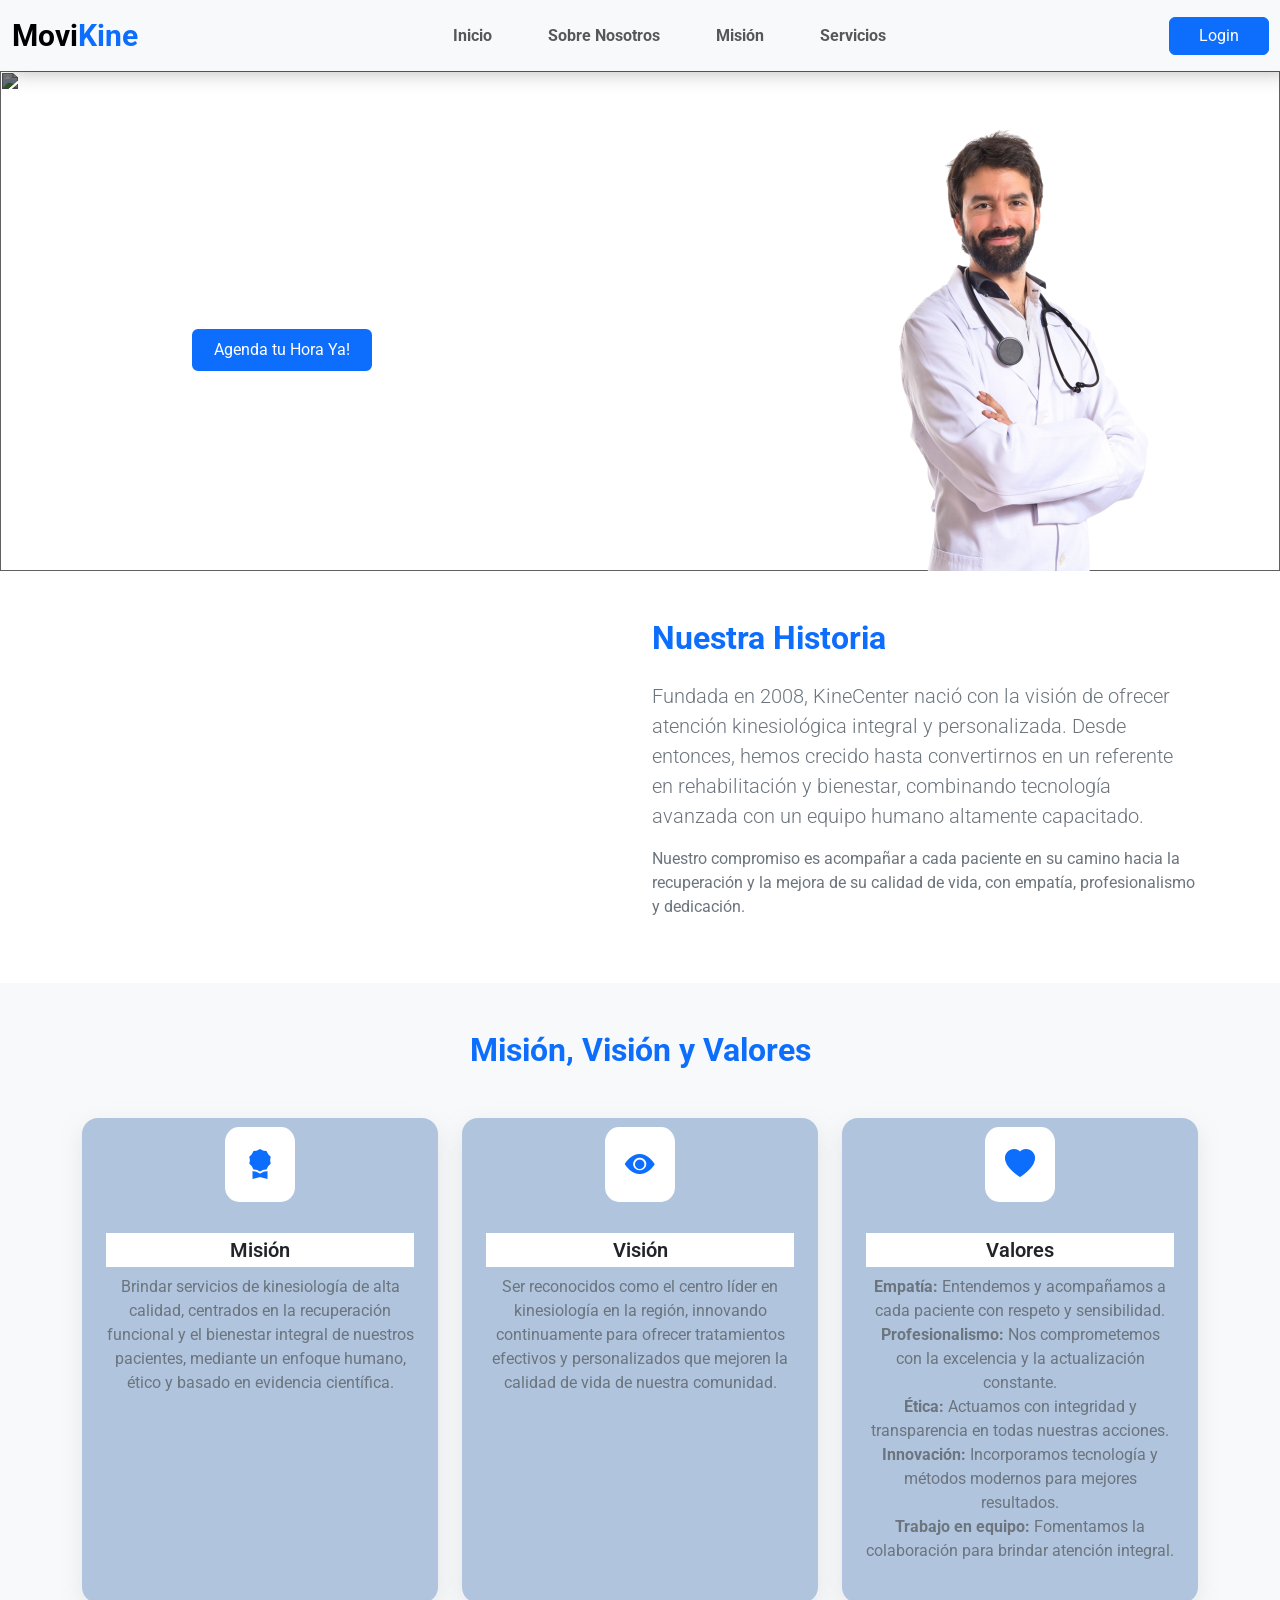
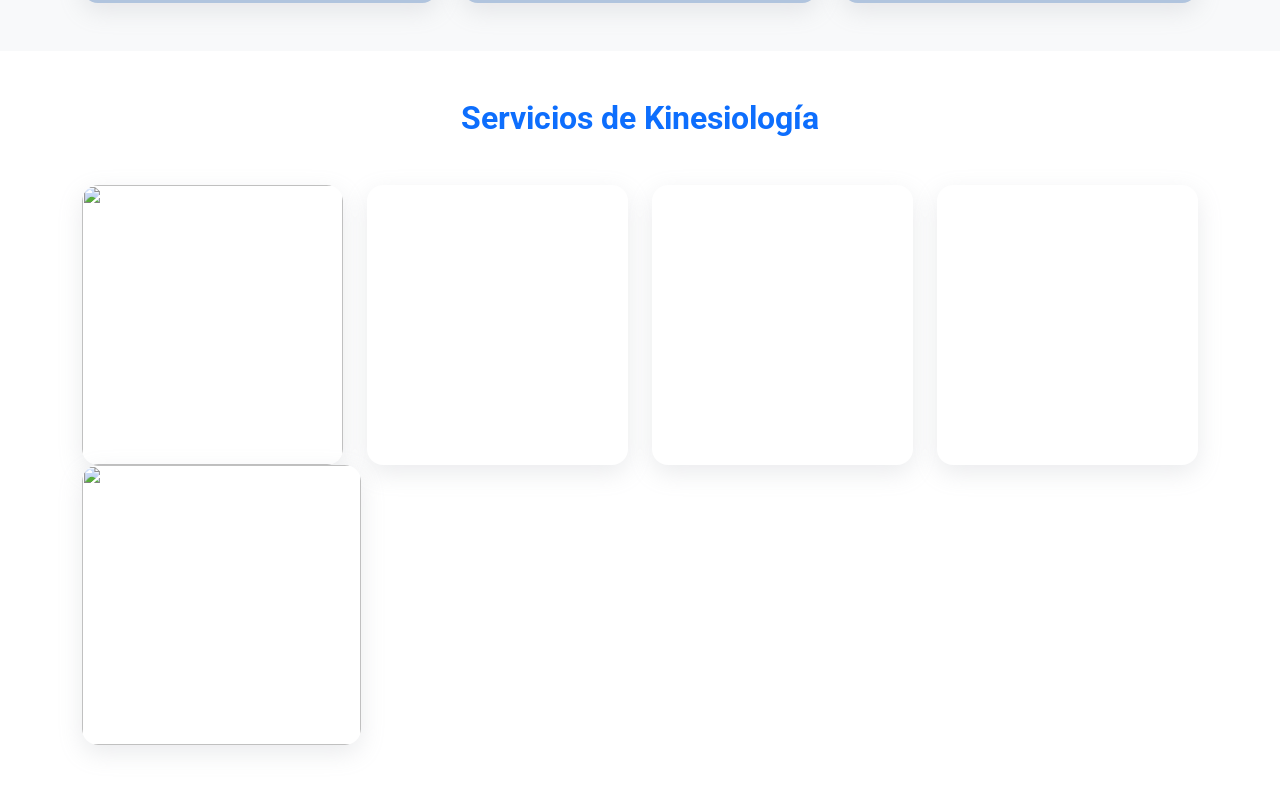
==== commit 17a24f26: "adicion tarjeta servicios" ====
--- a/index.html
+++ b/index.html
@@ -1,247 +1,307 @@
-<!doctype html>
+<!DOCTYPE html>
 <html lang="en">
-
-<head>
+  <head>
     <title>Web Kine</title>
     <!-- Required meta tags -->
     <meta charset="utf-8" />
-    <meta name="viewport" content="width=device-width, initial-scale=1, shrink-to-fit=no" />
+    <meta
+      name="viewport"
+      content="width=device-width, initial-scale=1, shrink-to-fit=no"
+    />
 
     <!-- Bootstrap CSS v5.2.1 -->
-    <link href="https://cdn.jsdelivr.net/npm/bootstrap@5.3.2/dist/css/bootstrap.min.css" rel="stylesheet"
-        integrity="sha384-T3c6CoIi6uLrA9TneNEoa7RxnatzjcDSCmG1MXxSR1GAsXEV/Dwwykc2MPK8M2HN" crossorigin="anonymous" />
-    <link rel="stylesheet" href="https://cdn.jsdelivr.net/npm/bootstrap-icons@1.13.1/font/bootstrap-icons.min.css">
-    <link rel="stylesheet" href="css/estilo.css">
-
-<!--Incluyendo la Biblioteca de Bootstrap. -->
-
-    <link rel="stylesheet" href="https://cdn.jsdelivr.net/npm/bootstrap-icons@1.13.1/font/bootstrap-icons.min.css">
-
-</head>
-
-<body>
+    <link
+      href="https://cdn.jsdelivr.net/npm/bootstrap@5.3.2/dist/css/bootstrap.min.css"
+      rel="stylesheet"
+      integrity="sha384-T3c6CoIi6uLrA9TneNEoa7RxnatzjcDSCmG1MXxSR1GAsXEV/Dwwykc2MPK8M2HN"
+      crossorigin="anonymous"
+    />
+    <link
+      rel="stylesheet"
+      href="https://cdn.jsdelivr.net/npm/bootstrap-icons@1.13.1/font/bootstrap-icons.min.css"
+    />
+    <link rel="stylesheet" href="css/estilo.css" />
+  </head>
+
+  <body>
     <!-- menu -->
 
     <nav class="navbar navbar-expand-lg bg-body-tertiary menu">
-        <div class="container-fluid">
-            <a class="navbar-brand text-nav" href="#">Movi<span class="text-primary">Kine</span></a>
-            <button class="navbar-toggler" type="button" data-bs-toggle="collapse"
-                data-bs-target="#navbarSupportedContent" aria-controls="navbarSupportedContent" aria-expanded="false"
-                aria-label="Toggle navigation">
-                <span class="navbar-toggler-icon"></span>
+      <div class="container-fluid">
+        <a class="navbar-brand text-nav" href="#"
+          >Movi<span class="text-primary">Kine</span></a
+        >
+        <button
+          class="navbar-toggler"
+          type="button"
+          data-bs-toggle="collapse"
+          data-bs-target="#navbarSupportedContent"
+          aria-controls="navbarSupportedContent"
+          aria-expanded="false"
+          aria-label="Toggle navigation"
+        >
+          <span class="navbar-toggler-icon"></span>
+        </button>
+        <div class="collapse navbar-collapse" id="navbarSupportedContent">
+          <ul class="navbar-nav mx-auto mb-2 mb-lg-0">
+            <li class="nav-item">
+              <a class="nav-link fw-bold" aria-current="page" href="#home"
+                >Inicio</a
+              >
+            </li>
+            <li class="nav-item">
+              <a class="nav-link fw-bold" href="#historia">Sobre Nosotros</a>
+            </li>
+            <li class="nav-item">
+              <a class="nav-link fw-bold" href="#vision">Misión</a>
+            </li>
+            <li class="nav-item">
+              <a class="nav-link fw-bold" href="#servicios">Servicios</a>
+            </li>
+          </ul>
+          <div class="cont-btn-login me-lg-4">
+            <button type="button" class="btn btn-primary btn-login">
+              Login
             </button>
-            <div class="collapse navbar-collapse" id="navbarSupportedContent">
-                <ul class="navbar-nav mx-auto mb-2 mb-lg-0">
-                    <li class="nav-item">
-                        <a class="nav-link fw-bold" aria-current="page" href="#home">Inicio</a>
-                    </li>
-                    <li class="nav-item">
-                        <a class="nav-link fw-bold" href="#historia">Sobre Nosotros</a>
-                    </li>
-                     <li class="nav-item">
-                        <a class="nav-link fw-bold" href="#vision">Misión</a>
-                    </li>
-                    <li class="nav-item">
-                        <a class="nav-link fw-bold" href="#servicios">Servicios</a>
-                    </li>
-                    
-                </ul>
-                <div class="cont-btn-login me-lg-4"><!--Aqui esta el selector de clase que estoy buscando-->
-                    <button type="button" class="btn btn-primary btn-login">Login</button>
-                </div>
-            </div>
-        </div>
+          </div>
+        </div>
+      </div>
     </nav>
 
     <!-- header -->
 
     <div class="header" id="home">
-        <div class="img">
-            <img src="img/header.jpg" alt="">
-        </div>
-
-        <div class="texto-header">
-            <h1>Kinesiologia a Domicilio
-            </h1>
-            <p>Somos tu mejor opción a tu Rehabilitación</p>
-            <a type="button" class="btn btn-outline-primary text-white btn-agenda" href="#">Agenda tu Hora Ya!</a>
-        </div>
-
-        <div class="img-doc d-none d-xl-block">
-            <img src="img/banner-doc.png" alt="">
-        </div>
-
+      <div class="img">
+        <img src="img/header.jpg" alt="" />
+      </div>
+
+      <div class="texto-header">
+        <h1>Kinesiología a Domicilio</h1>
+        <p>Somos tu mejor opción a tu Rehabilitación</p>
+        <a
+          type="button"
+          class="btn btn-outline-primary text-white btn-agenda"
+          href="#"
+          >Agenda tu Hora Ya!</a
+        >
+      </div>
+
+      <div class="img-doc d-none d-xl-block">
+        <img src="img/banner-doc.png" alt="" />
+      </div>
     </div>
 
     <!-- about -->
 
     <!-- Nuestra Historia -->
     <section class="py-5 bg-white" id="historia">
-        <div class="container">
-            <div class="row align-items-center gy-4">
-                <div class="col-md-6">
-                    <img src="img/about.jpg" alt="" class="img-fluid rounded shadow" />
-                </div>
-                <div class="col-md-6">
-                    <h2 class="mb-4 fw-bold text-primary">Nuestra Historia</h2>
-                    <p class="lead text-secondary">
-                        Fundada en 2008, KineCenter nació con la visión de ofrecer atención kinesiológica integral y
-                        personalizada. Desde entonces, hemos crecido hasta convertirnos en un referente en
-                        rehabilitación y bienestar, combinando tecnología avanzada con un equipo humano altamente
-                        capacitado.
-                    </p>
-                    <p class="text-secondary">
-                        Nuestro compromiso es acompañar a cada paciente en su camino hacia la recuperación y la mejora
-                        de su calidad de vida, con empatía, profesionalismo y dedicación.
-                    </p>
-            </div>
-        </div>
+      <div class="container">
+        <div class="row align-items-center gy-4">
+          <div class="col-md-6">
+            <img src="img/about.jpg" alt="" class="img-fluid rounded shadow" />
+          </div>
+          <div class="col-md-6">
+            <h2 class="mb-4 fw-bold text-primary">Nuestra Historia</h2>
+            <p class="lead text-secondary">
+              Fundada en 2008, KineCenter nació con la visión de ofrecer
+              atención kinesiológica integral y personalizada. Desde entonces,
+              hemos crecido hasta convertirnos en un referente en rehabilitación
+              y bienestar, combinando tecnología avanzada con un equipo humano
+              altamente capacitado.
+            </p>
+            <p class="text-secondary">
+              Nuestro compromiso es acompañar a cada paciente en su camino hacia
+              la recuperación y la mejora de su calidad de vida, con empatía,
+              profesionalismo y dedicación.
+            </p>
+          </div>
+        </div>
+      </div>
     </section>
 
     <!-- Misión, Visión y Valores -->
     <section class="mission-vision-values py-5 bg-light" id="vision">
-        <div class="container">
-            <h2 class="text-center mb-5 fw-bold text-primary">Misión, Visión y Valores</h2>
-            <div class="row g-4">
-                <div class="col-md-4">
-                    <div class="card p-4 h-100 text-center">
-                        <div class="mb-3">
-                            <i class="bi bi-award-fill icono-mision"></i>
-                        </div>
-                        <h5 class="card-title fw-semibold">Misión</h5>
-                        <p class="card-text text-secondary">
-                            Brindar servicios de kinesiología de alta calidad, centrados en la recuperación funcional y
-                            el bienestar integral de nuestros pacientes, mediante un enfoque humano, ético y basado en
-                            evidencia científica.
-                        </p>
-                    </div>
-                </div>
-                <div class="col-md-4">
-                    <div class="card p-4 h-100 text-center">
-                        <div class="mb-3">
-                            <i class="bi bi-eye-fill icono-mision"></i>
-                        </div>
-
-                        <h5 class="card-title fw-semibold">Visión</h5>
-                        <p class="card-text text-secondary">
-                            Ser reconocidos como el centro líder en kinesiología en la región, innovando continuamente
-                            para ofrecer tratamientos efectivos y personalizados que mejoren la calidad de vida de
-                            nuestra comunidad.
-                        </p>
-                    </div>
-                </div>
-                <div class="col-md-4">
-                    <div class="card p-4 h-100 text-center">
-                        <div class="mb-3">
-                            <i class="bi bi-heart-fill icono-mision"></i>
-                        </div>
-                        <h5 class="card-title fw-semibold">Valores</h5>
-                        <ul class="list-unstyled text-secondary">
-                            <li><strong>Empatía:</strong> Entendemos y acompañamos a cada paciente con respeto y
-                                sensibilidad.</li>
-                            <li><strong>Profesionalismo:</strong> Nos comprometemos con la excelencia y la actualización
-                                constante.</li>
-                            <li><strong>Ética:</strong> Actuamos con integridad y transparencia en todas nuestras
-                                acciones.</li>
-                            <li><strong>Innovación:</strong> Incorporamos tecnología y métodos modernos para mejores
-                                resultados.</li>
-                            <li><strong>Trabajo en equipo:</strong> Fomentamos la colaboración para brindar atención
-                                integral.</li>
-                        </ul>
-                    </div>
-                </div>
-            </div>
-        </div>
+      <div class="container">
+        <h2 class="text-center mb-5 fw-bold text-primary">
+          Misión, Visión y Valores
+        </h2>
+        <div class="row g-4">
+          <div class="col-md-4">
+            <div class="card p-4 h-100 text-center">
+              <div class="mb-3">
+                <i class="bi bi-award-fill icono-mision"></i>
+              </div>
+              <h5 class="card-title fw-semibold">Misión</h5>
+              <p class="card-text text-secondary">
+                Brindar servicios de kinesiología de alta calidad, centrados en
+                la recuperación funcional y el bienestar integral de nuestros
+                pacientes, mediante un enfoque humano, ético y basado en
+                evidencia científica.
+              </p>
+            </div>
+          </div>
+          <div class="col-md-4">
+            <div class="card p-4 h-100 text-center">
+              <div class="mb-3">
+                <i class="bi bi-eye-fill icono-mision"></i>
+              </div>
+
+              <h5 class="card-title fw-semibold">Visión</h5>
+              <p class="card-text text-secondary">
+                Ser reconocidos como el centro líder en kinesiología en la
+                región, innovando continuamente para ofrecer tratamientos
+                efectivos y personalizados que mejoren la calidad de vida de
+                nuestra comunidad.
+              </p>
+            </div>
+          </div>
+          <div class="col-md-4">
+            <div class="card p-4 h-100 text-center">
+              <div class="mb-3">
+                <i class="bi bi-heart-fill icono-mision"></i>
+              </div>
+              <h5 class="card-title fw-semibold">Valores</h5>
+              <ul class="list-unstyled text-secondary">
+                <li>
+                  <strong>Empatía:</strong> Entendemos y acompañamos a cada
+                  paciente con respeto y sensibilidad.
+                </li>
+                <li>
+                  <strong>Profesionalismo:</strong> Nos comprometemos con la
+                  excelencia y la actualización constante.
+                </li>
+                <li>
+                  <strong>Ética:</strong> Actuamos con integridad y
+                  transparencia en todas nuestras acciones.
+                </li>
+                <li>
+                  <strong>Innovación:</strong> Incorporamos tecnología y métodos
+                  modernos para mejores resultados.
+                </li>
+                <li>
+                  <strong>Trabajo en equipo:</strong> Fomentamos la colaboración
+                  para brindar atención integral.
+                </li>
+              </ul>
+            </div>
+          </div>
+        </div>
+      </div>
     </section>
 
     <!-- servicios -->
 
     <!-- Servicios de Kinesiología -->
     <section class="py-5 bg-white" id="servicios">
-        <div class="container">
-            <h2 class="text-center mb-5 fw-bold text-primary">Servicios de Kinesiología</h2>
-            <div class="row g-4 justify-content-center">
-                <!-- Servicio 1 -->
-                <div class="col-12 col-sm-6 col-md-4 col-lg-3">
-                    <div class="service-card">
-                        <img src="img/rehapersonamayor.jpg" alt="" loading="lazy" decoding="async" />
-                        <div class="service-overlay">
-                            <h5>Rehabilitación Persona Mayor</h5>
-                            <p>Programas especializados para mejorar movilidad, fuerza y calidad de vida en adultos
-                                mayores.</p>
-                        </div>
-                    </div>
-                </div>
-                <!-- Servicio 2 -->
-                <div class="col-12 col-sm-6 col-md-4 col-lg-3">
-                    <div class="service-card">
-                        <img src="img/avd.jpg" alt="" loading="lazy" decoding="async" />
-                        <div class="service-overlay">
-                            <h5>Reintegro a Actividades de la Vida Diaria</h5>
-                            <p>Apoyo integral para recuperar independencia y funcionalidad tras lesiones o enfermedades.
-                            </p>
-                        </div>
-                    </div>
-                </div>
-                <!-- Servicio 3 -->
-                <div class="col-12 col-sm-6 col-md-4 col-lg-3">
-                    <div class="service-card">
-                        <img src="img/protesiscadera.jpg" alt="" loading="lazy" decoding="async" />
-                        <div class="service-overlay">
-                            <h5>Tratamiento Post Cirugía Prótesis de Cadera</h5>
-                            <p>Rehabilitación especializada para recuperar movilidad y fuerza tras cirugía de cadera.
-                            </p>
-                        </div>
-                    </div>
-                </div>
-                <!-- Servicio 4 -->
-                <div class="col-12 col-sm-6 col-md-4 col-lg-3">
-                    <div class="service-card">
-                        <img src="img/rodilla.jpg" alt="" loading="lazy" decoding="async" />
-                        <div class="service-overlay">
-                            <h5>Tratamiento Post Cirugía Prótesis de Rodilla</h5>
-                            <p>Programas de rehabilitación para una recuperación segura y efectiva tras cirugía de
-                                rodilla.</p>
-                        </div>
-                    </div>
-                </div>
-                <!-- Servicio 5 -->
-                <div class="col-12 col-sm-6 col-md-4 col-lg-3">
-                   <div class="service-card">
-                        <img src="/img/Descontracturente.jpg" alt="Descontracturante.html" loading="lazy" decoding="async" />
-                        <div class="service-overlay" >
-                              <a target="_blank" class="service-overlay" href="Descontracturante.html">
-                            <h5>Masaje descontracturante </h5>
-                            <p>Masajes para alivio del dolor, mejorar la movilidad, relajación, activar la circulación, prevenir lesiones, corriger posturas.</p>
-                            </a>
-                        </div>
-                    </div>
-                </div>
-            </div>
-        </div>
+      <div class="container">
+        <h2 class="text-center mb-5 fw-bold text-primary">
+          Servicios de Kinesiología
+        </h2>
+        <div class="row g-4 justify-content-center">
+          <!-- Servicio 1 -->
+          <div class="col-12 col-sm-6 col-md-4 col-lg-3">
+            <div class="service-card">
+              <img
+                src="img/rehapersonamayor.jpg"
+                alt=""
+                loading="lazy"
+                decoding="async"
+              />
+              <div class="service-overlay">
+                <h5>Rehabilitación Persona Mayor</h5>
+                <p>
+                  Programas especializados para mejorar movilidad, fuerza y
+                  calidad de vida en adultos mayores.
+                </p>
+              </div>
+            </div>
+          </div>
+          <!-- Servicio 2 -->
+          <div class="col-12 col-sm-6 col-md-4 col-lg-3">
+            <div class="service-card">
+              <img src="img/avd.jpg" alt="" loading="lazy" decoding="async" />
+              <div class="service-overlay">
+                <h5>Reintegro a Actividades de la Vida Diaria</h5>
+                <p>
+                  Apoyo integral para recuperar independencia y funcionalidad
+                  tras lesiones o enfermedades.
+                </p>
+              </div>
+            </div>
+          </div>
+          <!-- Servicio 3 -->
+          <div class="col-12 col-sm-6 col-md-4 col-lg-3">
+            <div class="service-card">
+              <img
+                src="img/protesiscadera.jpg"
+                alt=""
+                loading="lazy"
+                decoding="async"
+              />
+              <div class="service-overlay">
+                <h5>Tratamiento Post Cirugía Prótesis de Cadera</h5>
+                <p>
+                  Rehabilitación especializada para recuperar movilidad y fuerza
+                  tras cirugía de cadera.
+                </p>
+              </div>
+            </div>
+          </div>
+          <!-- Servicio 4 -->
+          <div class="col-12 col-sm-6 col-md-4 col-lg-3">
+            <div class="service-card">
+              <img
+                src="img/rodilla.jpg"
+                alt=""
+                loading="lazy"
+                decoding="async"
+              />
+              <div class="service-overlay">
+                <h5>Tratamiento Post Cirugía Prótesis de Rodilla</h5>
+                <p>
+                  Programas de rehabilitación para una recuperación segura y
+                  efectiva tras cirugía de rodilla.
+                </p>
+              </div>
+            </div>
+          </div>
+        </div>
+        <!-- Servicio 5 -->
+        <div class="col-12 col-sm-6 col-md-4 col-lg-3">
+          <div class="service-card">
+            <img
+              src="img/galeria/2.jpg"
+              alt=""
+              loading="lazy"
+              decoding="async"
+            />
+            <div class="service-overlay">
+              <h5>Beneficios para prestaciones de Kinesiología</h5>
+              <p>
+                Las personas inscritas en el Registro Nacional de Discapacidad y
+                que pertenezcan a FONASA, podrán acceder a prestaciones en
+                Kinesiología en Modalidad Libre Elección, sin tope de
+                atenciones. Este beneficio está habilitado desde el lunes 25 de
+                noviembre de 2019.
+              </p>
+            </div>
+          </div>
+        </div>
+      </div>
     </section>
-      
-    <h4>Redes Sociales</h4>
-    <div class="redes-sociales">        
-        <a href="https://www.whatsapp.com/" target="_blank"><i class="bi bi-whatsapp"></i></a>
-        <a href="https://x.com/" target="_blank"><i class="bi bi-twitter-x"></i></a>
-        <a href="https://www.instagram.com/?hl=es" target="_blank"><i class="bi bi-instagram"></i></a>
-        <a href="https://www.facebook.com/index.php/?lang=es" target="_blank"><i class="bi bi-facebook"></i></a>
-    </div>
-    <P></P>
-    <P></P>
-    <P></P>
-    <p></p>
 
     <!-- Bootstrap JavaScript Libraries -->
     <script src="/js/galeria.js"></script>
-    <script src="https://cdn.jsdelivr.net/npm/@popperjs/core@2.11.8/dist/umd/popper.min.js"
-        integrity="sha384-I7E8VVD/ismYTF4hNIPjVp/Zjvgyol6VFvRkX/vR+Vc4jQkC+hVqc2pM8ODewa9r"
-        crossorigin="anonymous"></script>
-
-        <script src="https://cdn.jsdelivr.net/npm/bootstrap@5.3.2/dist/js/bootstrap.min.js"
-        integrity="sha384-BBtl+eGJRgqQAUMxJ7pMwbEyER4l1g+O15P+16Ep7Q9Q+zqX6gSbd85u4mG4QzX+"
-        crossorigin="anonymous"></script>
-</body>
-
-</html>+    <script
+      src="https://cdn.jsdelivr.net/npm/@popperjs/core@2.11.8/dist/umd/popper.min.js"
+      integrity="sha384-I7E8VVD/ismYTF4hNIPjVp/Zjvgyol6VFvRkX/vR+Vc4jQkC+hVqc2pM8ODewa9r"
+      crossorigin="anonymous"
+    ></script>
+
+    <script
+      src="https://cdn.jsdelivr.net/npm/bootstrap@5.3.2/dist/js/bootstrap.min.js"
+      integrity="sha384-BBtl+eGJRgqQAUMxJ7pMwbEyER4l1g+O15P+16Ep7Q9Q+zqX6gSbd85u4mG4QzX+"
+      crossorigin="anonymous"
+    ></script>
+  </body>
+</html>
--- a/css/estilo.css
+++ b/css/estilo.css
@@ -1,295 +1,277 @@
-@import url('https://fonts.googleapis.com/css2?family=Inter:ital,opsz,wght@0,14..32,100..900;1,14..32,100..900&family=Roboto:ital,wght@0,100..900;1,100..900&display=swap');
+@import url("https://fonts.googleapis.com/css2?family=Inter:ital,opsz,wght@0,14..32,100..900;1,14..32,100..900&family=Roboto:ital,wght@0,100..900;1,100..900&display=swap");
 
 body {
-    font-family: "Roboto", sans-serif;
+  font-family: "Roboto", sans-serif;
 }
 
 /* menu */
 
-h1{
-    font-family: "Roboto", sans-serif;
-    
-}
 .nav-item .nav-link {
-    width: 100%;
-    height: 40px;
-    text-align: center;
-    margin: 0 20px;
-    transition: all .3s ease;
+  width: 100%;
+  height: 40px;
+  text-align: center;
+  margin: 0 20px;
+  transition: all 0.3s ease;
 }
 
 .text-nav {
-    font-size: 30px;
-    font-weight: bold;
+  font-size: 30px;
+  font-weight: bold;
 }
 
 .menu {
-    box-shadow: 10px 0 20px rgba(0, 0, 0, 0.3);
-    z-index: 99999;
+  box-shadow: 10px 0 20px rgba(0, 0, 0, 0.3);
+  z-index: 99999;
 }
 
 .btn-login {
-    width: 100px;
-}
-/*SELECTOR DE CLASE*/
+  width: 100px;
+}
+
 .cont-btn-login {
-    display: flex;
-    justify-content: center;
-    translate: 25px;
+  display: flex;
+  justify-content: center;
+  translate: 25px;
 }
 
 /* hover menu */
 
 .nav-link:hover {
-    background-color: #0d6efd;
-    border-radius: 5px;
-    color: white;
-
-}
-
+  background-color: #0d6efd;
+  border-radius: 5px;
+  color: white;
+}
 
 /* header */
 
 .header {
-    width: 100%;
-    height: 500px;
-    display: flex;
-    flex-direction: column;
-    color: white;
-    position: relative;
+  width: 100%;
+  height: 500px;
+  display: flex;
+  flex-direction: column;
+  color: white;
+  position: relative;
 }
 
 .img img {
-    width: 100%;
-    height: 500px;
-    object-fit: cover;
-    filter: brightness(0.5);
-}
-
+  width: 100%;
+  height: 500px;
+  object-fit: cover;
+  filter: brightness(0.5);
+}
 
 .texto-header {
-    position: absolute;
-    top: 30%;
-    left: 15%;
+  position: absolute;
+  top: 30%;
+  left: 15%;
 }
 
 .texto-header h1 {
-    font-size: 50px;
-    font-weight: bold;
+  font-size: 50px;
+  font-weight: bold;
 }
 
 .texto-header p {
-    font-weight: bold;
+  font-weight: bold;
 }
 
 .img-doc {
-    position: absolute;
-    right: 0;
-    bottom: 0;
+  position: absolute;
+  right: 0;
+  bottom: 0;
 }
 
 .img-doc img {
-    width: 100%;
-    height: 500px;
-    object-fit: cover;
+  width: 100%;
+  height: 500px;
+  object-fit: cover;
 }
 
 .btn-agenda {
-    border: #0d6efd solid 3px;
-    display: flex;
-    flex-direction: column;
-    width: 180px;
-    background-color: #0d6efd;
+  border: #0d6efd solid 3px;
+  display: flex;
+  flex-direction: column;
+  width: 180px;
+  background-color: #0d6efd;
 }
 
 /* mision */
 
 .btn-outline-light-custom:hover {
-    background-color: white;
-    color: #0d6efd;
-    border-color: white;
+  background-color: white;
+  color: #0d6efd;
+  border-color: white;
 }
 
 .team-card:hover {
-    transform: translateY(-5px);
-    box-shadow: 0 20px 40px rgba(0, 0, 0, 0.1);
-    transition: all 0.3s ease;
+  transform: translateY(-5px);
+  box-shadow: 0 20px 40px rgba(0, 0, 0, 0.1);
+  transition: all 0.3s ease;
 }
 
 .mission-vision-values .card {
-    border: none;
-    border-radius: 1rem;
-    box-shadow: 0 8px 24px rgb(149 157 165 / 0.2);
-    transition: transform 0.3s ease;
-    background-color:lightsteelblue;
+  border: none;
+  border-radius: 1rem;
+  box-shadow: 0 8px 24px rgb(149 157 165 / 0.2);
+  transition: transform 0.3s ease;
+  background-color: lightsteelblue;
 }
 
 .mission-vision-values .card:hover {
-    transform: translateY(-10px);
-    box-shadow: 0 20px 40px rgb(149 157 165 / 0.3);
-}
-
-.icono-mision{
-    font-size: 30px;
-    color: #0d6efd;
+  transform: translateY(-10px);
+  box-shadow: 0 20px 40px rgb(149 157 165 / 0.3);
+}
+
+.icono-mision {
+  font-size: 30px;
+  color: #0d6efd;
 }
 
 /* servicios */
 .service-card {
-    position: relative;
-    overflow: hidden;
-    border-radius: 1rem;
-    box-shadow: 0 8px 24px rgb(149 157 165 / 0.2);
-    cursor: pointer;
-    transition: transform 0.3s ease;
-    height: 280px;
-    background-color: #fff;
+  position: relative;
+  overflow: hidden;
+  border-radius: 1rem;
+  box-shadow: 0 8px 24px rgb(149 157 165 / 0.2);
+  cursor: pointer;
+  transition: transform 0.3s ease;
+  height: 280px;
+  background-color: #fff;
 }
 
 .service-card:hover {
-    transform: translateY(-10px);
-    box-shadow: 0 20px 40px rgb(149 157 165 / 0.3);
+  transform: translateY(-10px);
+  box-shadow: 0 20px 40px rgb(149 157 165 / 0.3);
 }
 
 .service-card img {
-    width: 100%;
-    height: 280px;
-    object-fit: cover;
-    transition: transform 0.5s ease;
-    border-radius: 1rem;
+  width: 100%;
+  height: 280px;
+  object-fit: cover;
+  transition: transform 0.5s ease;
+  border-radius: 1rem;
 }
 
 .service-card:hover img {
-    transform: scale(1.1);
-    filter: brightness(0.6);
+  transform: scale(1.1);
+  filter: brightness(0.6);
 }
 
 .service-overlay {
-    position: absolute;
-    top: 0;
-    left: 0;
-    width: 100%;
-    height: 280px;
-    border-radius: 1rem;
-    background: rgba(13,110,253, 0.85);
-    color: white;
-    opacity: 0;
-    transition: opacity 0.4s ease;
-    display: flex;
-    flex-direction: column;
-    justify-content: center;
-    align-items: center;
-    padding: 1.5rem;
-    text-align: center;
+  position: absolute;
+  top: 0;
+  left: 0;
+  width: 100%;
+  height: 280px;
+  border-radius: 1rem;
+  background: rgba(13, 110, 253, 0.85);
+  color: white;
+  opacity: 0;
+  transition: opacity 0.4s ease;
+  display: flex;
+  flex-direction: column;
+  justify-content: center;
+  align-items: center;
+  padding: 1.5rem;
+  text-align: center;
 }
 
 .service-card:hover .service-overlay {
-    opacity: 1;
+  opacity: 1;
 }
 
 .service-overlay h5 {
-    font-weight: 700;
-    margin-bottom: 0.75rem;
-    font-size: 1.25rem;
+  font-weight: 700;
+  margin-bottom: 0.75rem;
+  font-size: 1.25rem;
 }
 
 .service-overlay p {
-    font-size: 0.95rem;
-    line-height: 1.4;
-}
-
-/* galria de imagenes */
-
-.contenedor-grid{
-    display: grid;
-    height: 100vh;
-    grid-template-columns: repeat(5, 1fr);
-    grid-template-rows: repeat(6, 1fr);
-    grid-template-areas: 
+  font-size: 0.95rem;
+  line-height: 1.4;
+}
+
+/* galeria de imagenes */
+
+.contenedor-grid {
+  display: grid;
+  height: 100vh;
+  grid-template-columns: repeat(5, 1fr);
+  grid-template-rows: repeat(6, 1fr);
+  grid-template-areas:
     "img1 img2 img3 img3"
     "img1 img2 img3 img3"
     "img4 img4 img3 img3"
     "img4 img4 img3 img3"
     "img6 img6 img5 img5"
     "img6 img6 img5 img5";
-    gap: 5px;
-}
-
-.img{
-    width: 100%;
-    height: 100%;
-    object-fit: cover;
-}
-
-.img-1{
-    grid-area: img1;
-}
-
-.img-2{
-    grid-area: img2;
-}
-
-.img-3{
-    grid-area: img3;
-}
-
-.img-4{
-    grid-area: img4;
-}
-
-.img-5{
-    grid-area: img5;
-}
-
-.img-6{
-    grid-area: img6;
-}
-.img:hover{
-    filter: grayscale(50%);
-    cursor: pointer;
-    transition: filter .5s;
-}
-
-.contaier-img{
-    position: fixed;
-    height: 100%;
-    width: 100%;
-    top: 0;
-    left: 0;
-    background: rgba(0, 0, 0, 0.5);
-    display: flex;
-    justify-content: center;
-    align-items: center;
-}
-
-.img-show{
-    height: 80%;
-    display: block;
-    object-fit: cover;
-}
-
-h4{
-    font-size: 32px;
-    font-weight: bold;
-    color: #0d6efd;
-    display: flex;
-    justify-content: center;
-}
-            
-.redes-sociales{
-    font-family: "Roboto", sans-serif;
-    display: flex;
-    justify-content: center;
-    color: #0d6efd;
-    font-weight: bold;
-}
-
-/* Para usar Estilos opcionales para iconos de redes sociales */
-
-.bi{
-    font-size: 24px; color: #0d6efd;
-}
-.bi:hover{
-    font-size: 34px; color:black;
-}
-
+  gap: 5px;
+}
+
+.img {
+  width: 100%;
+  height: 100%;
+  object-fit: cover;
+}
+
+.img-1 {
+  grid-area: img1;
+}
+
+.img-2 {
+  grid-area: img2;
+}
+
+.img-3 {
+  grid-area: img3;
+}
+
+.img-4 {
+  grid-area: img4;
+}
+
+.img-5 {
+  grid-area: img5;
+}
+
+.img-6 {
+  grid-area: img6;
+}
+.img:hover {
+  filter: grayscale(50%);
+  cursor: pointer;
+  transition: filter 0.5s;
+}
+
+.contaier-img {
+  position: fixed;
+  height: 100%;
+  width: 100%;
+  top: 0;
+  left: 0;
+  background: rgba(0, 0, 0, 0.5);
+  display: flex;
+  justify-content: center;
+  align-items: center;
+}
+
+.img-show {
+  height: 80%;
+  display: block;
+  object-fit: cover;
+}
+
+.bi {
+  background-color: #fff;
+  padding: 20px;
+  border-radius: 20%;
+}
+
+.card-title {
+  margin-top: 30px;
+  background-color: #fff;
+  padding-left: 10%;
+  padding-right: 10%;
+  padding-top: 5px;
+  padding-bottom: 5px;
+}
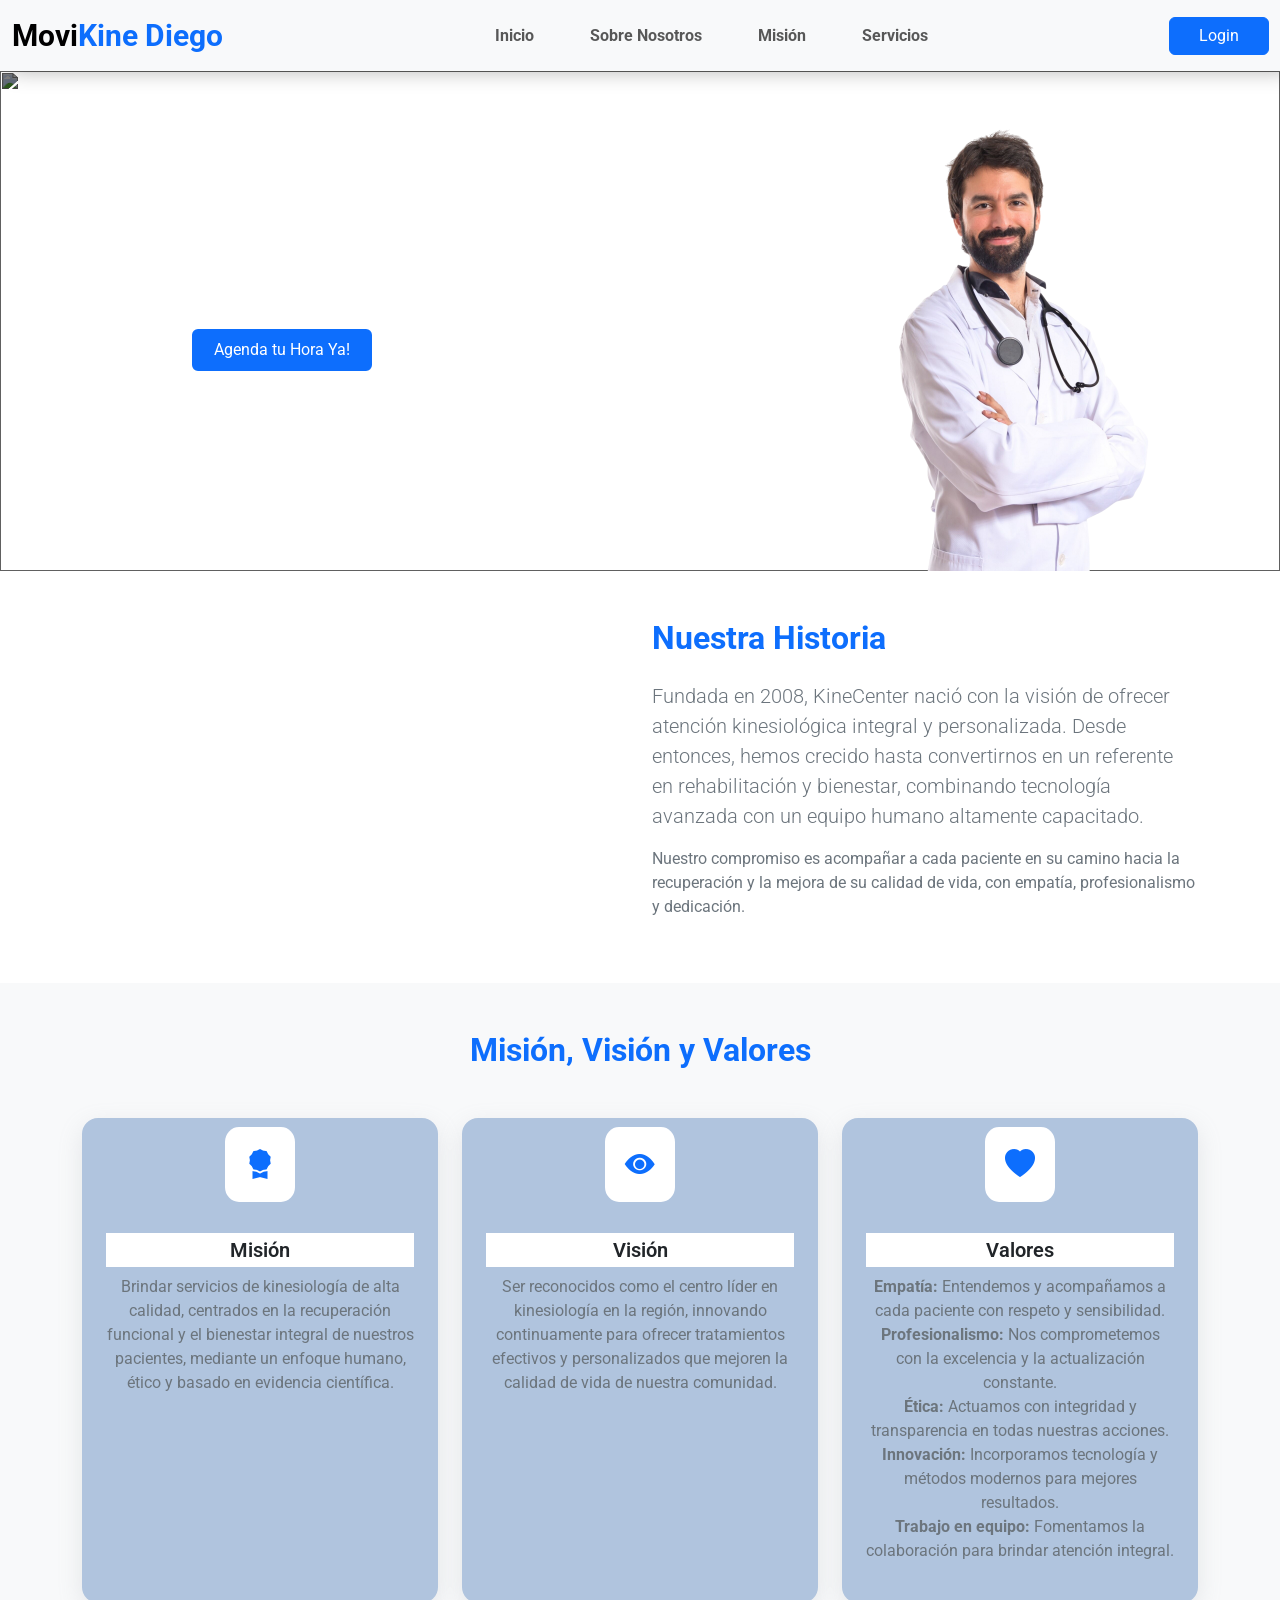
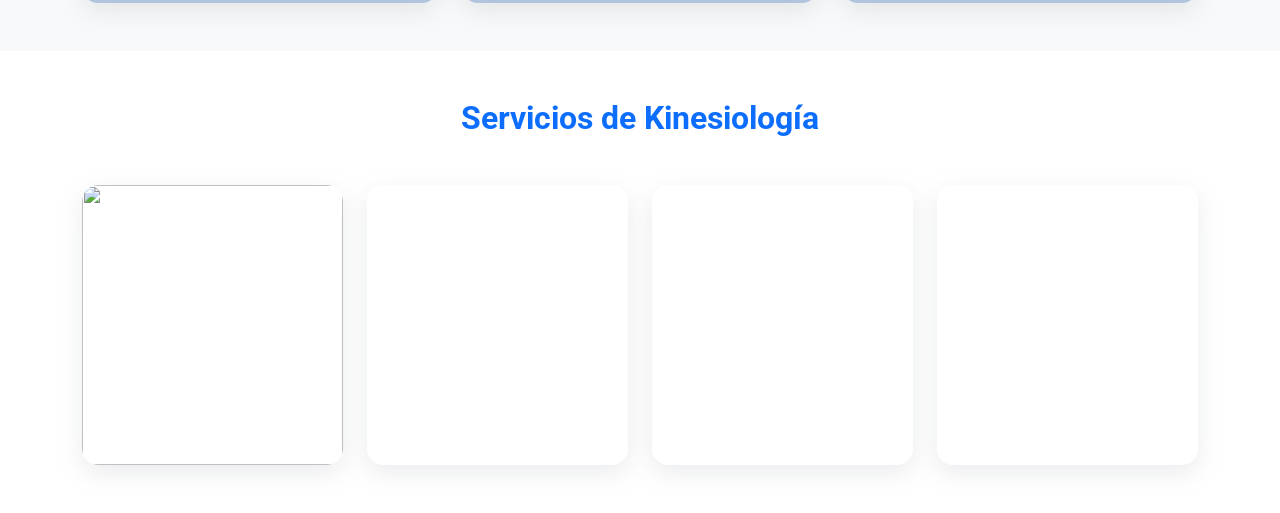
==== commit 8fde60b1: "Merge 44ef94160fd0d72057857feaa84beb7b576172af into 11b60d2058dbac1479790b0bdb5e06ac8cca83a8" ====
--- a/index.html
+++ b/index.html
@@ -1,307 +1,244 @@
-<!DOCTYPE html>
+<!doctype html>
 <html lang="en">
-  <head>
+
+<head>
     <title>Web Kine</title>
     <!-- Required meta tags -->
     <meta charset="utf-8" />
-    <meta
-      name="viewport"
-      content="width=device-width, initial-scale=1, shrink-to-fit=no"
-    />
+    <meta name="viewport" content="width=device-width, initial-scale=1, shrink-to-fit=no" />
 
     <!-- Bootstrap CSS v5.2.1 -->
-    <link
-      href="https://cdn.jsdelivr.net/npm/bootstrap@5.3.2/dist/css/bootstrap.min.css"
-      rel="stylesheet"
-      integrity="sha384-T3c6CoIi6uLrA9TneNEoa7RxnatzjcDSCmG1MXxSR1GAsXEV/Dwwykc2MPK8M2HN"
-      crossorigin="anonymous"
-    />
-    <link
-      rel="stylesheet"
-      href="https://cdn.jsdelivr.net/npm/bootstrap-icons@1.13.1/font/bootstrap-icons.min.css"
-    />
-    <link rel="stylesheet" href="css/estilo.css" />
-  </head>
-
-  <body>
+    <link href="https://cdn.jsdelivr.net/npm/bootstrap@5.3.2/dist/css/bootstrap.min.css" rel="stylesheet"
+        integrity="sha384-T3c6CoIi6uLrA9TneNEoa7RxnatzjcDSCmG1MXxSR1GAsXEV/Dwwykc2MPK8M2HN" crossorigin="anonymous" />
+    <link rel="stylesheet" href="https://cdn.jsdelivr.net/npm/bootstrap-icons@1.13.1/font/bootstrap-icons.min.css">
+    <link rel="stylesheet" href="css/estilo.css">
+</head>
+
+<body>
     <!-- menu -->
 
     <nav class="navbar navbar-expand-lg bg-body-tertiary menu">
-      <div class="container-fluid">
-        <a class="navbar-brand text-nav" href="#"
-          >Movi<span class="text-primary">Kine</span></a
-        >
-        <button
-          class="navbar-toggler"
-          type="button"
-          data-bs-toggle="collapse"
-          data-bs-target="#navbarSupportedContent"
-          aria-controls="navbarSupportedContent"
-          aria-expanded="false"
-          aria-label="Toggle navigation"
-        >
-          <span class="navbar-toggler-icon"></span>
-        </button>
-        <div class="collapse navbar-collapse" id="navbarSupportedContent">
-          <ul class="navbar-nav mx-auto mb-2 mb-lg-0">
-            <li class="nav-item">
-              <a class="nav-link fw-bold" aria-current="page" href="#home"
-                >Inicio</a
-              >
-            </li>
-            <li class="nav-item">
-              <a class="nav-link fw-bold" href="#historia">Sobre Nosotros</a>
-            </li>
-            <li class="nav-item">
-              <a class="nav-link fw-bold" href="#vision">Misión</a>
-            </li>
-            <li class="nav-item">
-              <a class="nav-link fw-bold" href="#servicios">Servicios</a>
-            </li>
-          </ul>
-          <div class="cont-btn-login me-lg-4">
-            <button type="button" class="btn btn-primary btn-login">
-              Login
+        <div class="container-fluid">
+            <a class="navbar-brand text-nav" href="#">Movi<span class="text-primary">Kine Diego</span></a>
+            <button class="navbar-toggler" type="button" data-bs-toggle="collapse"
+                data-bs-target="#navbarSupportedContent" aria-controls="navbarSupportedContent" aria-expanded="false"
+                aria-label="Toggle navigation">
+                <span class="navbar-toggler-icon"></span>
             </button>
-          </div>
-        </div>
-      </div>
+            <div class="collapse navbar-collapse" id="navbarSupportedContent">
+                <ul class="navbar-nav mx-auto mb-2 mb-lg-0">
+                    <li class="nav-item">
+                        <a class="nav-link fw-bold" aria-current="page" href="#home">Inicio</a>
+                    </li>
+                    <li class="nav-item">
+                        <a class="nav-link fw-bold" href="#historia">Sobre Nosotros</a>
+                    </li>
+                     <li class="nav-item">
+                        <a class="nav-link fw-bold" href="#vision">Misión</a>
+                    </li>
+                    <li class="nav-item">
+                        <a class="nav-link fw-bold" href="#servicios">Servicios</a>
+                    </li>
+                    
+                </ul>
+                <div class="cont-btn-login me-lg-4">
+                    <button type="button" class="btn btn-primary btn-login">Login</button>
+                </div>
+            </div>
+        </div>
     </nav>
 
     <!-- header -->
 
     <div class="header" id="home">
-      <div class="img">
-        <img src="img/header.jpg" alt="" />
-      </div>
-
-      <div class="texto-header">
-        <h1>Kinesiología a Domicilio</h1>
-        <p>Somos tu mejor opción a tu Rehabilitación</p>
-        <a
-          type="button"
-          class="btn btn-outline-primary text-white btn-agenda"
-          href="#"
-          >Agenda tu Hora Ya!</a
-        >
-      </div>
-
-      <div class="img-doc d-none d-xl-block">
-        <img src="img/banner-doc.png" alt="" />
-      </div>
+        <div class="img">
+            <img src="img/header.jpg" alt="">
+        </div>
+
+        <div class="texto-header">
+            <h1>Kinesiología a Domicilio</h1>
+            <p>Somos tu mejor opción a tu Rehabilitación</p>
+            <a type="button" class="btn btn-outline-primary text-white btn-agenda" href="#">Agenda tu Hora Ya!</a>
+        </div>
+
+        <div class="img-doc d-none d-xl-block">
+            <img src="img/banner-doc.png" alt="">
+        </div>
+
     </div>
 
     <!-- about -->
 
     <!-- Nuestra Historia -->
     <section class="py-5 bg-white" id="historia">
-      <div class="container">
-        <div class="row align-items-center gy-4">
-          <div class="col-md-6">
-            <img src="img/about.jpg" alt="" class="img-fluid rounded shadow" />
-          </div>
-          <div class="col-md-6">
-            <h2 class="mb-4 fw-bold text-primary">Nuestra Historia</h2>
-            <p class="lead text-secondary">
-              Fundada en 2008, KineCenter nació con la visión de ofrecer
-              atención kinesiológica integral y personalizada. Desde entonces,
-              hemos crecido hasta convertirnos en un referente en rehabilitación
-              y bienestar, combinando tecnología avanzada con un equipo humano
-              altamente capacitado.
-            </p>
-            <p class="text-secondary">
-              Nuestro compromiso es acompañar a cada paciente en su camino hacia
-              la recuperación y la mejora de su calidad de vida, con empatía,
-              profesionalismo y dedicación.
-            </p>
-          </div>
-        </div>
-      </div>
+        <div class="container">
+            <div class="row align-items-center gy-4">
+                <div class="col-md-6">
+                    <img src="img/about.jpg" alt="" class="img-fluid rounded shadow" />
+                </div>
+                <div class="col-md-6">
+                    <h2 class="mb-4 fw-bold text-primary">Nuestra Historia</h2>
+                    <p class="lead text-secondary">
+                        Fundada en 2008, KineCenter nació con la visión de ofrecer atención kinesiológica integral y
+                        personalizada. Desde entonces, hemos crecido hasta convertirnos en un referente en
+                        rehabilitación y bienestar, combinando tecnología avanzada con un equipo humano altamente
+                        capacitado.
+                    </p>
+                    <p class="text-secondary">
+                        Nuestro compromiso es acompañar a cada paciente en su camino hacia la recuperación y la mejora
+                        de su calidad de vida, con empatía, profesionalismo y dedicación.
+                    </p>
+                </div>
+            </div>
+        </div>
     </section>
 
     <!-- Misión, Visión y Valores -->
     <section class="mission-vision-values py-5 bg-light" id="vision">
-      <div class="container">
-        <h2 class="text-center mb-5 fw-bold text-primary">
-          Misión, Visión y Valores
-        </h2>
-        <div class="row g-4">
-          <div class="col-md-4">
-            <div class="card p-4 h-100 text-center">
-              <div class="mb-3">
-                <i class="bi bi-award-fill icono-mision"></i>
-              </div>
-              <h5 class="card-title fw-semibold">Misión</h5>
-              <p class="card-text text-secondary">
-                Brindar servicios de kinesiología de alta calidad, centrados en
-                la recuperación funcional y el bienestar integral de nuestros
-                pacientes, mediante un enfoque humano, ético y basado en
-                evidencia científica.
-              </p>
-            </div>
-          </div>
-          <div class="col-md-4">
-            <div class="card p-4 h-100 text-center">
-              <div class="mb-3">
-                <i class="bi bi-eye-fill icono-mision"></i>
-              </div>
-
-              <h5 class="card-title fw-semibold">Visión</h5>
-              <p class="card-text text-secondary">
-                Ser reconocidos como el centro líder en kinesiología en la
-                región, innovando continuamente para ofrecer tratamientos
-                efectivos y personalizados que mejoren la calidad de vida de
-                nuestra comunidad.
-              </p>
-            </div>
-          </div>
-          <div class="col-md-4">
-            <div class="card p-4 h-100 text-center">
-              <div class="mb-3">
-                <i class="bi bi-heart-fill icono-mision"></i>
-              </div>
-              <h5 class="card-title fw-semibold">Valores</h5>
-              <ul class="list-unstyled text-secondary">
-                <li>
-                  <strong>Empatía:</strong> Entendemos y acompañamos a cada
-                  paciente con respeto y sensibilidad.
-                </li>
-                <li>
-                  <strong>Profesionalismo:</strong> Nos comprometemos con la
-                  excelencia y la actualización constante.
-                </li>
-                <li>
-                  <strong>Ética:</strong> Actuamos con integridad y
-                  transparencia en todas nuestras acciones.
-                </li>
-                <li>
-                  <strong>Innovación:</strong> Incorporamos tecnología y métodos
-                  modernos para mejores resultados.
-                </li>
-                <li>
-                  <strong>Trabajo en equipo:</strong> Fomentamos la colaboración
-                  para brindar atención integral.
-                </li>
-              </ul>
-            </div>
-          </div>
-        </div>
-      </div>
+        <div class="container">
+            <h2 class="text-center mb-5 fw-bold text-primary">Misión, Visión y Valores</h2>
+            <div class="row g-4">
+                <div class="col-md-4">
+                    <div class="card p-4 h-100 text-center">
+                        <div class="mb-3">
+                            <i class="bi bi-award-fill icono-mision"></i>
+                        </div>
+                        <h5 class="card-title fw-semibold">Misión</h5>
+                        <p class="card-text text-secondary">
+                            Brindar servicios de kinesiología de alta calidad, centrados en la recuperación funcional y
+                            el bienestar integral de nuestros pacientes, mediante un enfoque humano, ético y basado en
+                            evidencia científica.
+                        </p>
+                    </div>
+                </div>
+                <div class="col-md-4">
+                    <div class="card p-4 h-100 text-center">
+                        <div class="mb-3">
+                            <i class="bi bi-eye-fill icono-mision"></i>
+                        </div>
+
+                        <h5 class="card-title fw-semibold">Visión</h5>
+                        <p class="card-text text-secondary">
+                            Ser reconocidos como el centro líder en kinesiología en la región, innovando continuamente
+                            para ofrecer tratamientos efectivos y personalizados que mejoren la calidad de vida de
+                            nuestra comunidad.
+                        </p>
+                    </div>
+                </div>
+                <div class="col-md-4">
+                    <div class="card p-4 h-100 text-center">
+                        <div class="mb-3">
+                            <i class="bi bi-heart-fill icono-mision"></i>
+                        </div>
+                        <h5 class="card-title fw-semibold">Valores</h5>
+                        <ul class="list-unstyled text-secondary">
+                            <li><strong>Empatía:</strong> Entendemos y acompañamos a cada paciente con respeto y
+                                sensibilidad.</li>
+                            <li><strong>Profesionalismo:</strong> Nos comprometemos con la excelencia y la actualización
+                                constante.</li>
+                            <li><strong>Ética:</strong> Actuamos con integridad y transparencia en todas nuestras
+                                acciones.</li>
+                            <li><strong>Innovación:</strong> Incorporamos tecnología y métodos modernos para mejores
+                                resultados.</li>
+                            <li><strong>Trabajo en equipo:</strong> Fomentamos la colaboración para brindar atención
+                                integral.</li>
+                        </ul>
+                    </div>
+                </div>
+            </div>
+        </div>
     </section>
 
     <!-- servicios -->
 
     <!-- Servicios de Kinesiología -->
     <section class="py-5 bg-white" id="servicios">
-      <div class="container">
-        <h2 class="text-center mb-5 fw-bold text-primary">
-          Servicios de Kinesiología
-        </h2>
-        <div class="row g-4 justify-content-center">
-          <!-- Servicio 1 -->
-          <div class="col-12 col-sm-6 col-md-4 col-lg-3">
-            <div class="service-card">
-              <img
-                src="img/rehapersonamayor.jpg"
-                alt=""
-                loading="lazy"
-                decoding="async"
-              />
-              <div class="service-overlay">
-                <h5>Rehabilitación Persona Mayor</h5>
-                <p>
-                  Programas especializados para mejorar movilidad, fuerza y
-                  calidad de vida en adultos mayores.
-                </p>
-              </div>
-            </div>
-          </div>
-          <!-- Servicio 2 -->
-          <div class="col-12 col-sm-6 col-md-4 col-lg-3">
-            <div class="service-card">
-              <img src="img/avd.jpg" alt="" loading="lazy" decoding="async" />
-              <div class="service-overlay">
-                <h5>Reintegro a Actividades de la Vida Diaria</h5>
-                <p>
-                  Apoyo integral para recuperar independencia y funcionalidad
-                  tras lesiones o enfermedades.
-                </p>
-              </div>
-            </div>
-          </div>
-          <!-- Servicio 3 -->
-          <div class="col-12 col-sm-6 col-md-4 col-lg-3">
-            <div class="service-card">
-              <img
-                src="img/protesiscadera.jpg"
-                alt=""
-                loading="lazy"
-                decoding="async"
-              />
-              <div class="service-overlay">
-                <h5>Tratamiento Post Cirugía Prótesis de Cadera</h5>
-                <p>
-                  Rehabilitación especializada para recuperar movilidad y fuerza
-                  tras cirugía de cadera.
-                </p>
-              </div>
-            </div>
-          </div>
-          <!-- Servicio 4 -->
-          <div class="col-12 col-sm-6 col-md-4 col-lg-3">
-            <div class="service-card">
-              <img
-                src="img/rodilla.jpg"
-                alt=""
-                loading="lazy"
-                decoding="async"
-              />
-              <div class="service-overlay">
-                <h5>Tratamiento Post Cirugía Prótesis de Rodilla</h5>
-                <p>
-                  Programas de rehabilitación para una recuperación segura y
-                  efectiva tras cirugía de rodilla.
-                </p>
-              </div>
-            </div>
-          </div>
-        </div>
-        <!-- Servicio 5 -->
-        <div class="col-12 col-sm-6 col-md-4 col-lg-3">
-          <div class="service-card">
-            <img
-              src="img/galeria/2.jpg"
-              alt=""
-              loading="lazy"
-              decoding="async"
-            />
-            <div class="service-overlay">
-              <h5>Beneficios para prestaciones de Kinesiología</h5>
-              <p>
-                Las personas inscritas en el Registro Nacional de Discapacidad y
-                que pertenezcan a FONASA, podrán acceder a prestaciones en
-                Kinesiología en Modalidad Libre Elección, sin tope de
-                atenciones. Este beneficio está habilitado desde el lunes 25 de
-                noviembre de 2019.
-              </p>
-            </div>
-          </div>
-        </div>
-      </div>
+        <div class="container">
+            <h2 class="text-center mb-5 fw-bold text-primary">Servicios de Kinesiología</h2>
+            <div class="row g-4 justify-content-center">
+                <!-- Servicio 1 -->
+                <div class="col-12 col-sm-6 col-md-4 col-lg-3">
+                    <div class="service-card">
+                        <img src="img/rehapersonamayor.jpg" alt="" loading="lazy" decoding="async" />
+                        <div class="service-overlay">
+                            <h5>Rehabilitación Persona Mayor</h5>
+                            <p>Programas especializados para mejorar movilidad, fuerza y calidad de vida en adultos
+                                mayores.</p>
+                        </div>
+                    </div>
+                </div>
+                <!-- Servicio 2 -->
+                <div class="col-12 col-sm-6 col-md-4 col-lg-3">
+                    <div class="service-card">
+                        <img src="img/avd.jpg" alt="" loading="lazy" decoding="async" />
+                        <div class="service-overlay">
+                            <h5>Reintegro a Actividades de la Vida Diaria</h5>
+                            <p>Apoyo integral para recuperar independencia y funcionalidad tras lesiones o enfermedades.
+                            </p>
+                        </div>
+                    </div>
+                </div>
+                <!-- Servicio 3 -->
+                <div class="col-12 col-sm-6 col-md-4 col-lg-3">
+                    <div class="service-card">
+                        <img src="img/protesiscadera.jpg" alt="" loading="lazy" decoding="async" />
+                        <div class="service-overlay">
+                            <h5>Tratamiento Post Cirugía Prótesis de Cadera</h5>
+                            <p>Rehabilitación especializada para recuperar movilidad y fuerza tras cirugía de cadera.
+                            </p>
+                        </div>
+                    </div>
+                </div>
+                <!-- Servicio 4 -->
+                <div class="col-12 col-sm-6 col-md-4 col-lg-3">
+                    <div class="service-card">
+                        <img src="img/rodilla.jpg" alt="" loading="lazy" decoding="async" />
+                        <div class="service-overlay">
+                            <h5>Tratamiento Post Cirugía Prótesis de Rodilla</h5>
+                            <p>Programas de rehabilitación para una recuperación segura y efectiva tras cirugía de
+                                rodilla.</p>
+                        </div>
+                    </div>
+                </div>
+            </div>
+        </div>
     </section>
+
+  
+
+
+
+
+
+
+
+
+
+
+
+
+
+
+
+
+
+
+
+
+
+
+
+
 
     <!-- Bootstrap JavaScript Libraries -->
     <script src="/js/galeria.js"></script>
-    <script
-      src="https://cdn.jsdelivr.net/npm/@popperjs/core@2.11.8/dist/umd/popper.min.js"
-      integrity="sha384-I7E8VVD/ismYTF4hNIPjVp/Zjvgyol6VFvRkX/vR+Vc4jQkC+hVqc2pM8ODewa9r"
-      crossorigin="anonymous"
-    ></script>
-
-    <script
-      src="https://cdn.jsdelivr.net/npm/bootstrap@5.3.2/dist/js/bootstrap.min.js"
-      integrity="sha384-BBtl+eGJRgqQAUMxJ7pMwbEyER4l1g+O15P+16Ep7Q9Q+zqX6gSbd85u4mG4QzX+"
-      crossorigin="anonymous"
-    ></script>
-  </body>
-</html>
+    <script src="https://cdn.jsdelivr.net/npm/@popperjs/core@2.11.8/dist/umd/popper.min.js"
+        integrity="sha384-I7E8VVD/ismYTF4hNIPjVp/Zjvgyol6VFvRkX/vR+Vc4jQkC+hVqc2pM8ODewa9r"
+        crossorigin="anonymous"></script>
+
+    <script src="https://cdn.jsdelivr.net/npm/bootstrap@5.3.2/dist/js/bootstrap.min.js"
+        integrity="sha384-BBtl+eGJRgqQAUMxJ7pMwbEyER4l1g+O15P+16Ep7Q9Q+zqX6gSbd85u4mG4QzX+"
+        crossorigin="anonymous"></script>
+</body>
+
+</html>
--- a/css/estilo.css
+++ b/css/estilo.css
@@ -1,277 +1,284 @@
-@import url("https://fonts.googleapis.com/css2?family=Inter:ital,opsz,wght@0,14..32,100..900;1,14..32,100..900&family=Roboto:ital,wght@0,100..900;1,100..900&display=swap");
+@import url('https://fonts.googleapis.com/css2?family=Inter:ital,opsz,wght@0,14..32,100..900;1,14..32,100..900&family=Roboto:ital,wght@0,100..900;1,100..900&display=swap');
 
 body {
-  font-family: "Roboto", sans-serif;
-}
+    font-family: "Roboto", sans-serif;
+    
+}
+
 
 /* menu */
 
+
 .nav-item .nav-link {
-  width: 100%;
-  height: 40px;
-  text-align: center;
-  margin: 0 20px;
-  transition: all 0.3s ease;
+    width: 100%;
+    height: 40px;
+    text-align: center;
+    margin: 0 20px;
+    transition: all .3s ease;
 }
 
 .text-nav {
-  font-size: 30px;
-  font-weight: bold;
+    font-size: 30px;
+    font-weight: bold;
 }
 
 .menu {
-  box-shadow: 10px 0 20px rgba(0, 0, 0, 0.3);
-  z-index: 99999;
+    box-shadow: 10px 0 20px rgba(0, 0, 0, 0.3);
+    z-index: 99999;
 }
 
 .btn-login {
-  width: 100px;
+    width: 100px;
 }
 
 .cont-btn-login {
-  display: flex;
-  justify-content: center;
-  translate: 25px;
+    display: flex;
+    justify-content: center;
+    translate: 25px;
 }
 
 /* hover menu */
 
 .nav-link:hover {
-  background-color: #0d6efd;
-  border-radius: 5px;
-  color: white;
-}
+    background-color: #0d6efd;
+    border-radius: 5px;
+    color: white;
+
+}
+
 
 /* header */
 
 .header {
-  width: 100%;
-  height: 500px;
-  display: flex;
-  flex-direction: column;
-  color: white;
-  position: relative;
+    width: 100%;
+    height: 500px;
+    display: flex;
+    flex-direction: column;
+    color: white;
+    position: relative;
 }
 
 .img img {
-  width: 100%;
-  height: 500px;
-  object-fit: cover;
-  filter: brightness(0.5);
-}
+    width: 100%;
+    height: 500px;
+    object-fit: cover;
+    filter: brightness(0.5);
+}
+
+
 
 .texto-header {
-  position: absolute;
-  top: 30%;
-  left: 15%;
+    position: absolute;
+    top: 30%;
+    left: 15%;
 }
 
 .texto-header h1 {
-  font-size: 50px;
-  font-weight: bold;
+    font-size: 50px;
+    font-weight: bold;
 }
 
 .texto-header p {
-  font-weight: bold;
+    font-weight: bold;
 }
 
 .img-doc {
-  position: absolute;
-  right: 0;
-  bottom: 0;
+    position: absolute;
+    right: 0;
+    bottom: 0;
 }
 
 .img-doc img {
-  width: 100%;
-  height: 500px;
-  object-fit: cover;
+    width: 100%;
+    height: 500px;
+    object-fit: cover;
 }
 
 .btn-agenda {
-  border: #0d6efd solid 3px;
-  display: flex;
-  flex-direction: column;
-  width: 180px;
-  background-color: #0d6efd;
+    border: #0d6efd solid 3px;
+    display: flex;
+    flex-direction: column;
+    width: 180px;
+    background-color: #0d6efd;
 }
 
 /* mision */
 
 .btn-outline-light-custom:hover {
-  background-color: white;
-  color: #0d6efd;
-  border-color: white;
+    background-color: white;
+    color: #0d6efd;
+    border-color: white;
 }
 
 .team-card:hover {
-  transform: translateY(-5px);
-  box-shadow: 0 20px 40px rgba(0, 0, 0, 0.1);
-  transition: all 0.3s ease;
+    transform: translateY(-5px);
+    box-shadow: 0 20px 40px rgba(0, 0, 0, 0.1);
+    transition: all 0.3s ease;
 }
 
 .mission-vision-values .card {
-  border: none;
-  border-radius: 1rem;
-  box-shadow: 0 8px 24px rgb(149 157 165 / 0.2);
-  transition: transform 0.3s ease;
-  background-color: lightsteelblue;
+    border: none;
+    border-radius: 1rem;
+    box-shadow: 0 8px 24px rgb(149 157 165 / 0.2);
+    transition: transform 0.3s ease;
+    background-color:lightsteelblue;
 }
 
 .mission-vision-values .card:hover {
-  transform: translateY(-10px);
-  box-shadow: 0 20px 40px rgb(149 157 165 / 0.3);
-}
-
-.icono-mision {
-  font-size: 30px;
-  color: #0d6efd;
+    transform: translateY(-10px);
+    box-shadow: 0 20px 40px rgb(149 157 165 / 0.3);
+}
+
+.icono-mision{
+    font-size: 30px;
+    color: #0d6efd;
 }
 
 /* servicios */
 .service-card {
-  position: relative;
-  overflow: hidden;
-  border-radius: 1rem;
-  box-shadow: 0 8px 24px rgb(149 157 165 / 0.2);
-  cursor: pointer;
-  transition: transform 0.3s ease;
-  height: 280px;
-  background-color: #fff;
+    position: relative;
+    overflow: hidden;
+    border-radius: 1rem;
+    box-shadow: 0 8px 24px rgb(149 157 165 / 0.2);
+    cursor: pointer;
+    transition: transform 0.3s ease;
+    height: 280px;
+    background-color: #fff;
 }
 
 .service-card:hover {
-  transform: translateY(-10px);
-  box-shadow: 0 20px 40px rgb(149 157 165 / 0.3);
+    transform: translateY(-10px);
+    box-shadow: 0 20px 40px rgb(149 157 165 / 0.3);
 }
 
 .service-card img {
-  width: 100%;
-  height: 280px;
-  object-fit: cover;
-  transition: transform 0.5s ease;
-  border-radius: 1rem;
+    width: 100%;
+    height: 280px;
+    object-fit: cover;
+    transition: transform 0.5s ease;
+    border-radius: 1rem;
 }
 
 .service-card:hover img {
-  transform: scale(1.1);
-  filter: brightness(0.6);
+    transform: scale(1.1);
+    filter: brightness(0.6);
 }
 
 .service-overlay {
-  position: absolute;
-  top: 0;
-  left: 0;
-  width: 100%;
-  height: 280px;
-  border-radius: 1rem;
-  background: rgba(13, 110, 253, 0.85);
-  color: white;
-  opacity: 0;
-  transition: opacity 0.4s ease;
-  display: flex;
-  flex-direction: column;
-  justify-content: center;
-  align-items: center;
-  padding: 1.5rem;
-  text-align: center;
+    position: absolute;
+    top: 0;
+    left: 0;
+    width: 100%;
+    height: 280px;
+    border-radius: 1rem;
+    background: rgba(13,110,253, 0.85);
+    color: white;
+    opacity: 0;
+    transition: opacity 0.4s ease;
+    display: flex;
+    flex-direction: column;
+    justify-content: center;
+    align-items: center;
+    padding: 1.5rem;
+    text-align: center;
 }
 
 .service-card:hover .service-overlay {
-  opacity: 1;
+    opacity: 1;
 }
 
 .service-overlay h5 {
-  font-weight: 700;
-  margin-bottom: 0.75rem;
-  font-size: 1.25rem;
+    font-weight: 700;
+    margin-bottom: 0.75rem;
+    font-size: 1.25rem;
 }
 
 .service-overlay p {
-  font-size: 0.95rem;
-  line-height: 1.4;
-}
-
-/* galeria de imagenes */
-
-.contenedor-grid {
-  display: grid;
-  height: 100vh;
-  grid-template-columns: repeat(5, 1fr);
-  grid-template-rows: repeat(6, 1fr);
-  grid-template-areas:
+    font-size: 0.95rem;
+    line-height: 1.4;
+}
+
+/* galria de imagenes */
+
+.contenedor-grid{
+    display: grid;
+    height: 100vh;
+    grid-template-columns: repeat(5, 1fr);
+    grid-template-rows: repeat(6, 1fr);
+    grid-template-areas: 
     "img1 img2 img3 img3"
     "img1 img2 img3 img3"
     "img4 img4 img3 img3"
     "img4 img4 img3 img3"
     "img6 img6 img5 img5"
     "img6 img6 img5 img5";
-  gap: 5px;
-}
-
-.img {
-  width: 100%;
-  height: 100%;
-  object-fit: cover;
-}
-
-.img-1 {
-  grid-area: img1;
-}
-
-.img-2 {
-  grid-area: img2;
-}
-
-.img-3 {
-  grid-area: img3;
-}
-
-.img-4 {
-  grid-area: img4;
-}
-
-.img-5 {
-  grid-area: img5;
-}
-
-.img-6 {
-  grid-area: img6;
-}
-.img:hover {
-  filter: grayscale(50%);
-  cursor: pointer;
-  transition: filter 0.5s;
-}
-
-.contaier-img {
-  position: fixed;
-  height: 100%;
-  width: 100%;
-  top: 0;
-  left: 0;
-  background: rgba(0, 0, 0, 0.5);
-  display: flex;
-  justify-content: center;
-  align-items: center;
-}
-
-.img-show {
-  height: 80%;
-  display: block;
-  object-fit: cover;
-}
-
-.bi {
-  background-color: #fff;
-  padding: 20px;
-  border-radius: 20%;
-}
-
-.card-title {
-  margin-top: 30px;
-  background-color: #fff;
-  padding-left: 10%;
-  padding-right: 10%;
-  padding-top: 5px;
-  padding-bottom: 5px;
-}
+    gap: 5px;
+}
+
+.img{
+    width: 100%;
+    height: 100%;
+    object-fit: cover;
+}
+
+.img-1{
+    grid-area: img1;
+}
+
+.img-2{
+    grid-area: img2;
+}
+
+.img-3{
+    grid-area: img3;
+}
+
+.img-4{
+    grid-area: img4;
+}
+
+.img-5{
+    grid-area: img5;
+}
+
+.img-6{
+    grid-area: img6;
+}
+.img:hover{
+    filter: grayscale(50%);
+    cursor: pointer;
+    transition: filter .5s;
+}
+
+.contaier-img{
+    position: fixed;
+    height: 100%;
+    width: 100%;
+    top: 0;
+    left: 0;
+    background: rgba(0, 0, 0, 0.5);
+    display: flex;
+    justify-content: center;
+    align-items: center;
+}
+
+.img-show{
+    height: 80%;
+    display: block;
+    object-fit: cover;
+}
+
+.bi{
+    background-color: #fff;
+    padding: 20px;
+    border-radius: 20%;
+}
+
+.card-title{
+    margin-top: 30px;
+    background-color: #fff;
+    padding-left: 10%;
+    padding-right: 10%;
+    padding-top: 5px;
+    padding-bottom: 5px;
+}
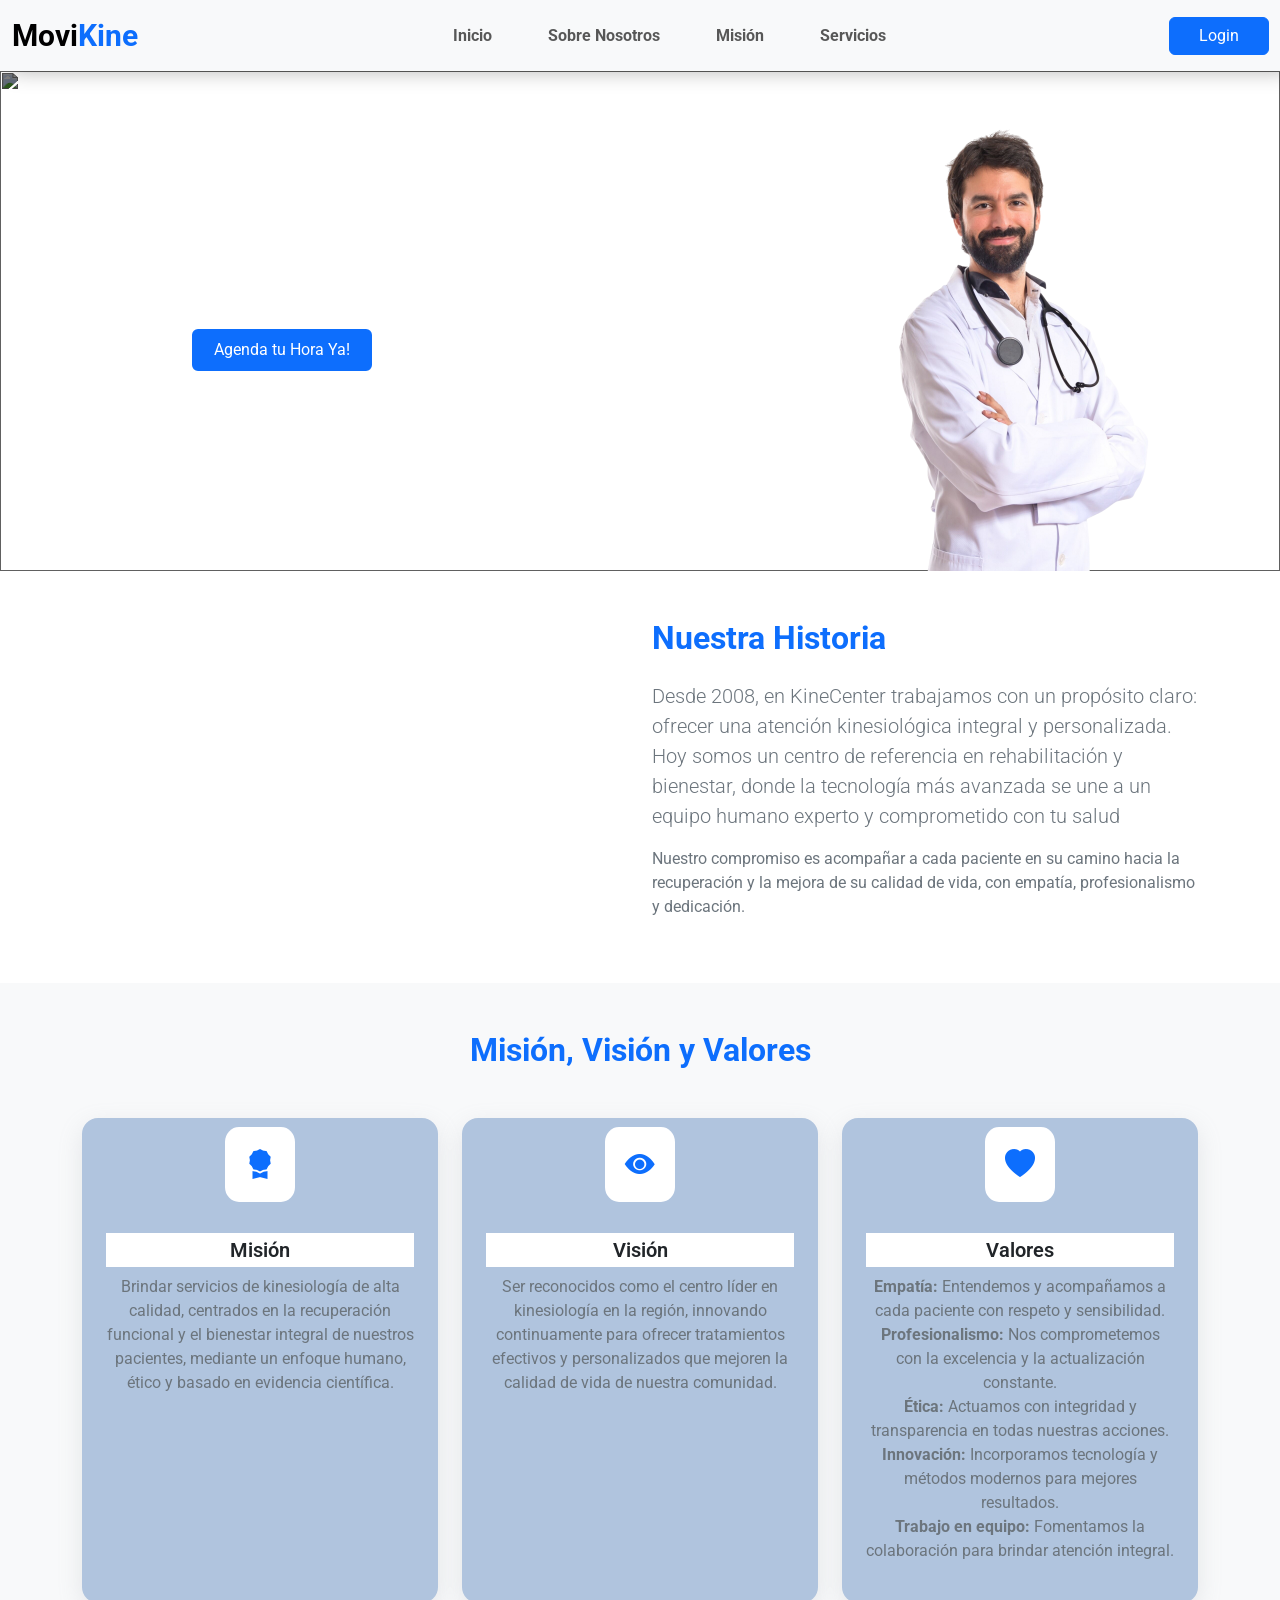
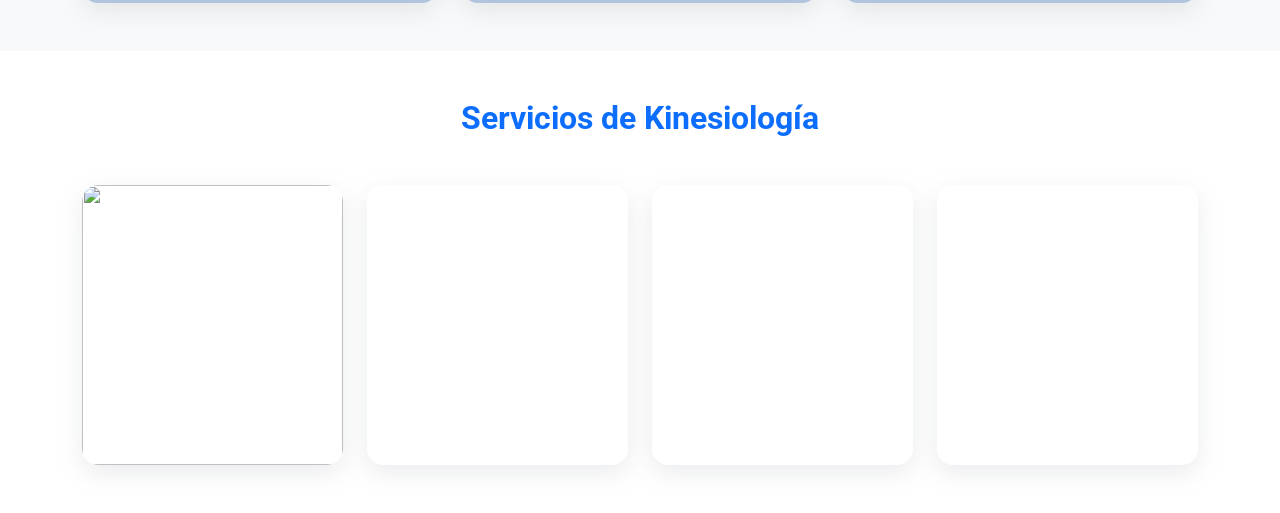
==== commit 638d49ae: "Merge 5c4620abd2c5b3a2eb728cac4a58f4fad6367fdd into 11b60d2058dbac1479790b0bdb5e06ac8cca83a8" ====
--- a/index.html
+++ b/index.html
@@ -19,7 +19,7 @@
 
     <nav class="navbar navbar-expand-lg bg-body-tertiary menu">
         <div class="container-fluid">
-            <a class="navbar-brand text-nav" href="#">Movi<span class="text-primary">Kine Diego</span></a>
+            <a class="navbar-brand text-nav" href="#">Movi<span class="text-primary">Kine</span></a>
             <button class="navbar-toggler" type="button" data-bs-toggle="collapse"
                 data-bs-target="#navbarSupportedContent" aria-controls="navbarSupportedContent" aria-expanded="false"
                 aria-label="Toggle navigation">
@@ -79,10 +79,12 @@
                 <div class="col-md-6">
                     <h2 class="mb-4 fw-bold text-primary">Nuestra Historia</h2>
                     <p class="lead text-secondary">
-                        Fundada en 2008, KineCenter nació con la visión de ofrecer atención kinesiológica integral y
-                        personalizada. Desde entonces, hemos crecido hasta convertirnos en un referente en
-                        rehabilitación y bienestar, combinando tecnología avanzada con un equipo humano altamente
-                        capacitado.
+                        Desde 2008, en KineCenter trabajamos con un propósito claro:
+                        ofrecer una atención kinesiológica integral y personalizada. 
+                        Hoy somos un centro de referencia en rehabilitación y bienestar, 
+                        donde la tecnología más avanzada se une a un equipo humano experto 
+                        y comprometido con tu salud                                    
+                
                     </p>
                     <p class="text-secondary">
                         Nuestro compromiso es acompañar a cada paciente en su camino hacia la recuperación y la mejora
